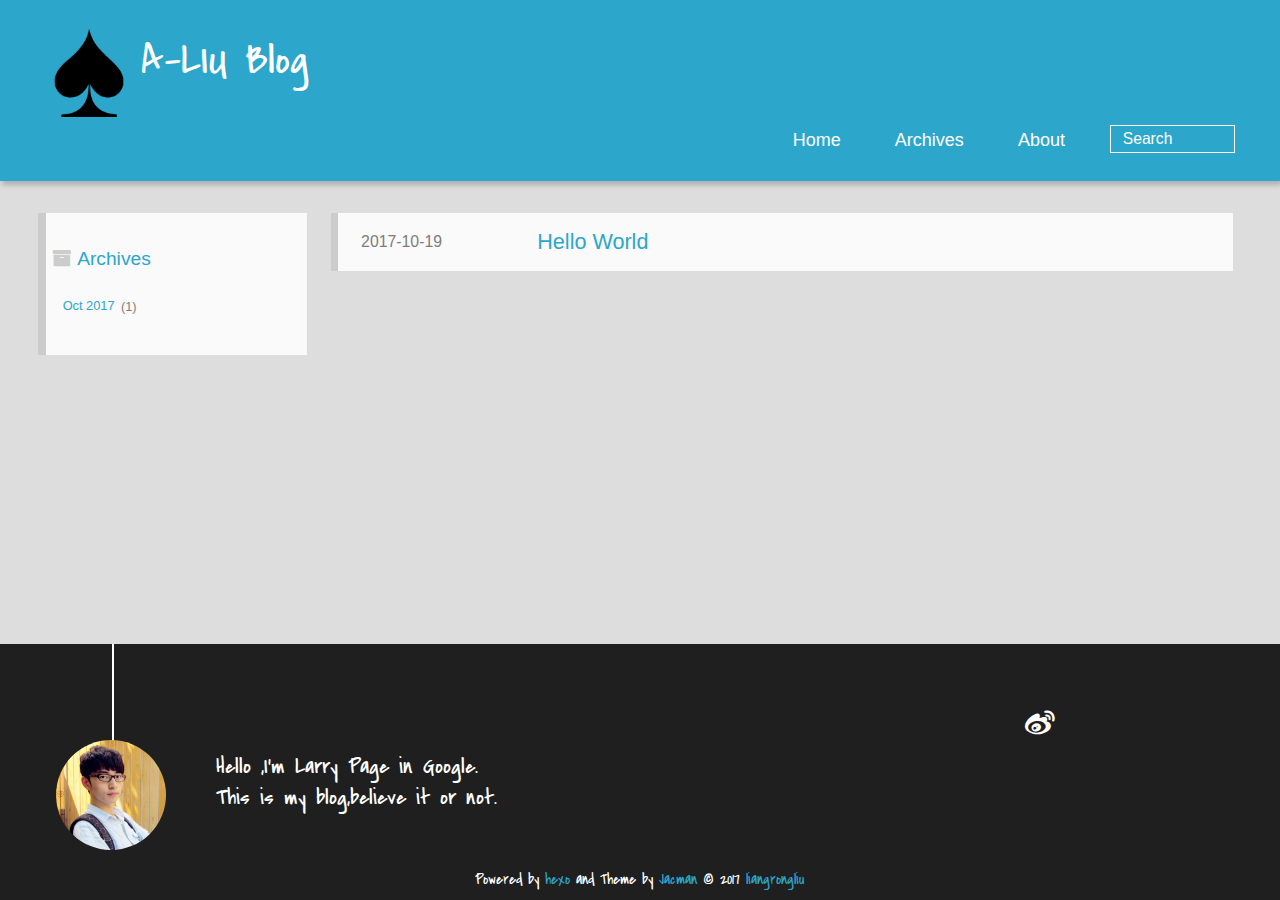
==== archives/index.html @ c2c8382d "Site updated: 2017-10-19 16:52:51" ====
<!DOCTYPE HTML>
<html >
<head>
  <meta charset="UTF-8">
  
    <title>Archives | A-LIU Blog</title>
    <meta name="viewport" content="width=device-width, initial-scale=1,user-scalable=no">
    
    <meta name="author" content="liangrongliu">
    

    
    <meta property="og:type" content="website">
<meta property="og:title" content="A-LIU Blog">
<meta property="og:url" content="http://aliu.com/archives/index.html">
<meta property="og:site_name" content="A-LIU Blog">
<meta name="twitter:card" content="summary">
<meta name="twitter:title" content="A-LIU Blog">

    
    <link rel="alternative" href="/atom.xml" title="A-LIU Blog" type="application/atom+xml">
    
    
    <link rel="icon" href="/img/favicon.ico">
    
    
    <link rel="apple-touch-icon" href="/img/jacman.jpg">
    <link rel="apple-touch-icon-precomposed" href="/img/jacman.jpg">
    
    <link rel="stylesheet" href="/css/style.css">
</head>

    <body>
      <header>
        
<div>
		
			<div id="imglogo">
				<a href="/"><img src="/img/logo.png" alt="A-LIU Blog" title="A-LIU Blog"/></a>
			</div>
			
			<div id="textlogo">
				<h1 class="site-name"><a href="/" title="A-LIU Blog">A-LIU Blog</a></h1>
				<h2 class="blog-motto"></h2>
			</div>
			<div class="navbar"><a class="navbutton navmobile" href="#" title="Menu">
			</a></div>
			<nav class="animated">
				<ul>
					<ul>
					 
						<li><a href="/">Home</a></li>
					
						<li><a href="/archives">Archives</a></li>
					
						<li><a href="/about">About</a></li>
					
					<li>
 					
					<form class="search" action="//google.com/search" method="get" accept-charset="utf-8">
						<label>Search</label>
						<input type="search" id="search" name="q" autocomplete="off" maxlength="20" placeholder="Search" />
						<input type="hidden" name="q" value="site:aliu.com">
					</form>
					
					</li>
				</ul>
			</nav>			
</div>
      </header>
      <div id="container">
        

<div class="archive-title" >
  <h2 class="archive-icon">Archives</h2>
  
  <div class="archiveslist archive-float clearfix">
   <ul class="archive-list"><li class="archive-list-item"><a class="archive-list-link" href="/archives/2017/10/">Oct 2017</a><span class="archive-list-count">1</span></li></ul>
 </div>
  
</div>
<div id="main" class="archive-part clearfix">
  <div id="archive-page">

  <section class="post" itemscope itemprop="blogPost">
  
    <a href="/2017/10/19/hello-world/" title="Hello World" itemprop="url">
  

    <time datetime="2017-10-19T03:25:30.484Z" itemprop="datePublished">2017-10-19</time>


    <h1 itemprop="name">Hello World</h1>

  </a>
</section>


  </div>
</div>

      </div>
      <footer><div id="footer" >
	
	<div class="line">
		<span></span>
		<div class="author"></div>
	</div>
	
	
	<section class="info">
		<p> Hello ,I&#39;m Larry Page in Google. <br/>
			This is my blog,believe it or not.</p>
	</section>
	 
	<div class="social-font" class="clearfix">
		
		<a href="http://weibo.com/2176287895" target="_blank" class="icon-weibo" title="微博"></a>
		
		
		
		
		
		
		
		
		
		
	</div>
			
		

		<p class="copyright">
		Powered by <a href="http://hexo.io" target="_blank" title="hexo">hexo</a> and Theme by <a href="https://github.com/wuchong/jacman" target="_blank" title="Jacman">Jacman</a> © 2017 
		
		<a href="/about" target="_blank" title="liangrongliu">liangrongliu</a>
		
		
		</p>
</div>
</footer>
      <script src="/js/jquery-2.0.3.min.js"></script>
<script src="/js/jquery.imagesloaded.min.js"></script>
<script src="/js/gallery.js"></script>
<script src="/js/jquery.qrcode-0.12.0.min.js"></script>

<script type="text/javascript">
$(document).ready(function(){ 
  $('.navbar').click(function(){
    $('header nav').toggleClass('shownav');
  });
  var myWidth = 0;
  function getSize(){
    if( typeof( window.innerWidth ) == 'number' ) {
      myWidth = window.innerWidth;
    } else if( document.documentElement && document.documentElement.clientWidth) {
      myWidth = document.documentElement.clientWidth;
    };
  };
  var m = $('#main'),
      a = $('#asidepart'),
      c = $('.closeaside'),
      o = $('.openaside');
  c.click(function(){
    a.addClass('fadeOut').css('display', 'none');
    o.css('display', 'block').addClass('fadeIn');
    m.addClass('moveMain');
  });
  o.click(function(){
    o.css('display', 'none').removeClass('beforeFadeIn');
    a.css('display', 'block').removeClass('fadeOut').addClass('fadeIn');      
    m.removeClass('moveMain');
  });
  $(window).scroll(function(){
    o.css("top",Math.max(80,260-$(this).scrollTop()));
  });
  
  $(window).resize(function(){
    getSize(); 
    if (myWidth >= 1024) {
      $('header nav').removeClass('shownav');
    }else{
      m.removeClass('moveMain');
      a.css('display', 'block').removeClass('fadeOut');
      o.css('display', 'none');
        
    }
  });
});
</script>










<link rel="stylesheet" href="/fancybox/jquery.fancybox.css" media="screen" type="text/css">
<script src="/fancybox/jquery.fancybox.pack.js"></script>
<script type="text/javascript">
$(document).ready(function(){ 
  $('.article-content').each(function(i){
    $(this).find('img').each(function(){
      if ($(this).parent().hasClass('fancybox')) return;
      var alt = this.alt;
      if (alt) $(this).after('<span class="caption">' + alt + '</span>');
      $(this).wrap('<a href="' + this.src + '" title="' + alt + '" class="fancybox"></a>');
    });
    $(this).find('.fancybox').each(function(){
      $(this).attr('rel', 'article' + i);
    });
  });
  if($.fancybox){
    $('.fancybox').fancybox();
  }
}); 
</script>



<!-- Analytics Begin -->



<script>
var _hmt = _hmt || [];
(function() {
  var hm = document.createElement("script");
  hm.src = "//hm.baidu.com/hm.js?e6d1f421bbc9962127a50488f9ed37d1";
  var s = document.getElementsByTagName("script")[0]; 
  s.parentNode.insertBefore(hm, s);
})();
</script>



<!-- Analytics End -->

<!-- Totop Begin -->

	<div id="totop">
	<a title="Back to Top"><img src="/img/scrollup.png"/></a>
	</div>
	<script src="/js/totop.js"></script>

<!-- Totop End -->

<!-- MathJax Begin -->
<!-- mathjax config similar to math.stackexchange -->


<!-- MathJax End -->

<!-- Tiny_search Begin -->

<!-- Tiny_search End -->

    </body>
   </html>
---- css/style.css ----
html,body,div,span,applet,object,iframe,h1,h2,h3,h4,h5,h6,p,blockquote,pre,a,abbr,acronym,address,big,cite,code,del,dfn,em,img,ins,kbd,q,s,samp,small,strike,strong,sub,sup,tt,var,dl,dt,dd,ol,ul,li,fieldset,form,label,legend,table,caption,tbody,tfoot,thead,tr,th,td{margin:0;padding:0;border:0;outline:0;font-weight:inherit;font-style:inherit;font-family:inherit;font-size:100%;vertical-align:baseline}body{line-height:1;color:#000;background:#fff}ol,ul{list-style:none}table{border-collapse:separate;border-spacing:0;vertical-align:middle}caption,th,td{text-align:left;font-weight:normal;vertical-align:middle}a img{border:none}/* custom Font*/
@font-face{font-family:"covered_by_your_graceregular";font-weight:normal;font-style:normal;src:url("../font/coveredbyyourgrace-webfont.eot");src:url("../font/coveredbyyourgrace-webfont.eot?#iefix") format('embedded-opentype'),url("../font/coveredbyyourgrace-webfont.svg#covered_by_your_graceregular") format('svg'),url("../font/coveredbyyourgrace-webfont.woff") format('woff'),url("../font/coveredbyyourgrace-webfont.ttf") format('truetype')}/* icon Font */
@font-face{font-family:"FontAwesome";font-style:normal;font-weight:normal;src:url("../font/fontawesome-webfont.eot?v=#4.0.3");src:url("../font/fontawesome-webfont.eot?#iefix&v=#4.0.3") format("embedded-opentype"),url("../font/fontawesome-webfont.woff?v=#4.0.3") format("woff"),url("../font/fontawesome-webfont.ttf?v=#4.0.3") format("truetype"),url("../font/fontawesome-webfont.svg#fontawesomeregular?v=#4.0.3") format("svg")}@font-face{font-family:"fontdiao";font-weight:normal;font-style:normal;src:url("../font/fontdiao.eot");src:url("../font/fontdiao.eot?#iefix") format('embedded-opentype'),url("../font/fontdiao.svg#fontdiao") format('svg'),url("../font/fontdiao.woff") format('woff'),url("../font/fontdiao.ttf") format('truetype')}/* Public style */
*{-webkit-margin-before:0;-webkit-margin-after:0}body{background:#ddd;font-family:"Helvetica Neue","Helvetica","Microsoft YaHei","WenQuanYi Micro Hei",Arial,sans-serif;font-size:100%;color:#817c7c;line-height:1.5;min-height:100vh;display:-webkit-flex;display:-webkit-box;display:-moz-box;display:-webkit-flex;display:-ms-flexbox;display:box;display:flex;-webkit-flex-direction:column;-webkit-box-orient:vertical;-moz-box-orient:vertical;-o-box-orient:vertical;-webkit-flex-direction:column;-ms-flex-direction:column;flex-direction:column}iframe{margin-top:10px}small{font-size:80%}sub,sup{font-size:75%;line-height:0;position:relative;vertical-align:baseline}sup{top:-.5em;padding-left:.3em}sub{bottom:-.25em}a{text-decoration:none;color:#817c7c;}a:hover,a:focus{outline:0;text-decoration:none;-webkit-transition:color 0.25s, background 0.5s;-moz-transition:color 0.25s, background 0.5s;-o-transition:color 0.25s, background 0.5s;-ms-transition:color 0.25s, background 0.5s;transition:color 0.25s, background 0.5s}a:hover:before{-webkit-transition:color 0.25s, background 0.5s;-moz-transition:color 0.25s, background 0.5s;-o-transition:color 0.25s, background 0.5s;-ms-transition:color 0.25s, background 0.5s;transition:color 0.25s, background 0.5s}input:focus{outline:none}input,button{margin:0;padding:0;}input::-moz-focus-inner,button::-moz-focus-inner{border:0;padding:0}h1{font-size:1.5em}.fa{display:inline-block;font-family:FontAwesome;font-style:normal;font-weight:normal;line-height:1;-webkit-font-smoothing:antialiased;-moz-osx-font-smoothing:grayscale}.clearfix{zoom:1}.clearfix:before,.clearfix:after{content:"";display:table}.clearfix:after{clear:both}::-webkit-input-placeholder{color:#fff;padding:2px 0 0 4px}::-moz-placeholder{color:#fff;padding:2px 0 0 4px}:-ms-input-placeholder{color:#fff;padding:2px 0 0 4px}::-webkit-input-placeholder::before{font-family:"FontAwesome";-webkit-font-smoothing:antialiased;-moz-osx-font-smoothing:grayscale;content:"\f002";padding-right:4px}::-moz-placeholder:before{font-family:"FontAwesome";-webkit-font-smoothing:antialiased;-moz-osx-font-smoothing:grayscale;content:"\f002";padding-right:4px}:-ms-input-placeholder::before{font-family:"FontAwesome";-webkit-font-smoothing:antialiased;-moz-osx-font-smoothing:grayscale;content:"\f002";padding-right:4px}input[type="search"]::-webkit-search-cancel-button,input[type="search"]::-webkit-search-decoration{-webkit-appearance:none}::-webkit-search-cancel-button:after{font-family:"FontAwesome";-webkit-font-smoothing:antialiased;-moz-osx-font-smoothing:grayscale;content:'\f00d';color:#fff;padding-right:4px}/* css3 animate */
.animated{-webkit-animation-fill-mode:both;-moz-animation-fill-mode:both;-o-animation-fill-mode:both;-ms-animation-fill-mode:both;animation-fill-mode:both;-webkit-animation-duration:1s;-moz-animation-duration:1s;-o-animation-duration:1s;-ms-animation-duration:1s;animation-duration:1s}@-webkit-keyframes fadeIn{0%{opacity:0;-ms-filter:"progid:DXImageTransform.Microsoft.Alpha(Opacity=0)";filter:alpha(opacity=0)}100%{opacity:1;-ms-filter:none;filter:none}}.fadeIn{-webkit-animation-name:fadeIn;-moz-animation-name:fadeIn;-o-animation-name:fadeIn;-ms-animation-name:fadeIn;animation-name:fadeIn}.fadeOut{-webkit-animation-name:fadeOut;-moz-animation-name:fadeOut;-o-animation-name:fadeOut;-ms-animation-name:fadeOut;animation-name:fadeOut}@-moz-keyframes fadeInDown{0%{opacity:0;-ms-filter:"progid:DXImageTransform.Microsoft.Alpha(Opacity=0)";filter:alpha(opacity=0);-webkit-transform:translateY(-20px);-moz-transform:translateY(-20px);-o-transform:translateY(-20px);-ms-transform:translateY(-20px);transform:translateY(-20px)}100%{opacity:1;-ms-filter:none;filter:none;-webkit-transform:translateY(0);-moz-transform:translateY(0);-o-transform:translateY(0);-ms-transform:translateY(0);transform:translateY(0)}}@-webkit-keyframes fadeInDown{0%{opacity:0;-ms-filter:"progid:DXImageTransform.Microsoft.Alpha(Opacity=0)";filter:alpha(opacity=0);-webkit-transform:translateY(-20px);-moz-transform:translateY(-20px);-o-transform:translateY(-20px);-ms-transform:translateY(-20px);transform:translateY(-20px)}100%{opacity:1;-ms-filter:none;filter:none;-webkit-transform:translateY(0);-moz-transform:translateY(0);-o-transform:translateY(0);-ms-transform:translateY(0);transform:translateY(0)}}@-o-keyframes fadeInDown{0%{opacity:0;-ms-filter:"progid:DXImageTransform.Microsoft.Alpha(Opacity=0)";filter:alpha(opacity=0);-webkit-transform:translateY(-20px);-moz-transform:translateY(-20px);-o-transform:translateY(-20px);-ms-transform:translateY(-20px);transform:translateY(-20px)}100%{opacity:1;-ms-filter:none;filter:none;-webkit-transform:translateY(0);-moz-transform:translateY(0);-o-transform:translateY(0);-ms-transform:translateY(0);transform:translateY(0)}}@keyframes fadeInDown{0%{opacity:0;-ms-filter:"progid:DXImageTransform.Microsoft.Alpha(Opacity=0)";filter:alpha(opacity=0);-webkit-transform:translateY(-20px);-moz-transform:translateY(-20px);-o-transform:translateY(-20px);-ms-transform:translateY(-20px);transform:translateY(-20px)}100%{opacity:1;-ms-filter:none;filter:none;-webkit-transform:translateY(0);-moz-transform:translateY(0);-o-transform:translateY(0);-ms-transform:translateY(0);transform:translateY(0)}}body >header{width:100%;-webkit-box-shadow:2px 4px 5px rgba(3,3,3,0.2);box-shadow:2px 4px 5px rgba(3,3,3,0.2);background:url("../") center #2ca6cb;color:#fff;padding:1em 0 .8em;}@media only screen and (min-width:1024px){body >header{padding:1.8em 0 1.5em}}body >header >div{width:95%;margin:0 auto;position:relative;overflow:hidden;}@media only screen and (min-width:1024px){body >header >div{width:93%}}body >header a{display:block;color:#fff}#imglogo{float:left;width:4em;height:4em;}@media only screen and (min-width:768px){#imglogo{width:5em}}@media only screen and (min-width:1024px){#imglogo{width:5.5em}}#imglogo img{width:4em;}@media only screen and (min-width:768px){#imglogo img{width:5em}}@media only screen and (min-width:1024px){#imglogo img{width:5.5em}}#textlogo{float:left;width:75%;margin-left:.5em;}#textlogo h1.site-name{width:86%;font-family:"covered_by_your_graceregular";font-size:200%;line-height:1.5;-webkit-font-smoothing:antialiased;-moz-osx-font-smoothing:grayscale;}@media only screen and (min-width:768px){#textlogo h1.site-name{font-size:240%}}@media only screen and (min-width:1024px){#textlogo h1.site-name{font-size:280%}}#textlogo h2.blog-motto{font-size:.7em;font-weight:normal;}@media only screen and (min-width:768px){#textlogo h2.blog-motto{font-size:100%}}@media only screen and (min-width:1024px){#textlogo h2.blog-motto{font-size:110%}}.navbar{position:absolute;width:2em;right:0;top:1em;padding:.5em;}@media only screen and (min-width:1024px){.navbar{display:none}}.navbutton::before{font-family:"FontAwesome";-webkit-font-smoothing:antialiased;-moz-osx-font-smoothing:grayscale;content:"\f0c9"}.navmobile::before{padding-left:1em}header nav{float:left;width:100%;font-size:112.5%;padding-top:.5em;max-height:.01em;-webkit-transition:max-height 1s ease-out;-moz-transition:max-height 1s ease-out;-o-transition:max-height 1s ease-out;-ms-transition:max-height 1s ease-out;transition:max-height 1s ease-out;}@media only screen and (min-width:568px){header nav{width:50%}}@media only screen and (min-width:1024px){header nav{float:right;width:auto;margin-top:1em;max-height:none}}@media only screen and (min-width:1024px){header nav ul{float:right}}@media only screen and (min-width:1024px){header nav ul li{float:left}}header nav ul li a{padding:.2em 0 .2em 1em;}@media only screen and (min-width:1024px){header nav ul li a{padding:.2em 1.5em}}header nav ul li a:hover{background:#1b7f9e;color:#e9cd4c}.shownav{max-height:40em}.search{padding:.1em 0 0 1em;}.search input{-webkit-appearance:textfield;font-size:.87em;line-height:1.7;border:1px solid #fff;color:#fff;background:transparent;width:80%;padding-left:.5em;}@media only screen and (min-width:1024px){.search input{width:8em;-webkit-transition:0.5s width;-moz-transition:0.5s width;-o-transition:0.5s width;-ms-transition:0.5s width;transition:0.5s width}.search input:focus{width:15em}}.search label{display:none}/* index layout */
#container{-webkit-flex:1;width:95%;margin:0 auto;overflow:hidden;}@media only screen and (min-width:768px){#container{width:96%}}@media only screen and (min-width:1024px){#container{width:94%}}@media only screen and (min-width:1560px){#container{width:82%}}#main{margin:1em 0 0;line-height:1.8;}@media only screen and (min-width:1024px){#main{margin:2em 0 0;width:75%;float:left;-webkit-transition:margin 0.5s ease-out;-moz-transition:margin 0.5s ease-out;-o-transition:margin 0.5s ease-out;-ms-transition:margin 0.5s ease-out;transition:margin 0.5s ease-out}}#main section.post{background:#fafafa;margin-bottom:.125em;}#main section.post a{display:block;border-left:.5em solid #ccc;-webkit-transition:border-left 0.45s;-moz-transition:border-left 0.45s;-o-transition:border-left 0.45s;-ms-transition:border-left 0.45s;transition:border-left 0.45s;padding:.5em;}@media only screen and (min-width:768px){#main section.post a{padding:1em}}#main section.post a:hover{border-left:.5em solid #2ca6cb}#main section.post a h1{color:#2ca6cb;line-height:2}#main section.post a p{color:#817c7c}#main section.post a time{color:#817c7c;display:block;margin:.5em 0;font-size:.9em}#main article.post-expand{background:#fafafa;margin-bottom:3.5em;}#main article.post-expand .img-logo{max-width:180px;max-height:96px;display:block !important;margin-right:.7em;margin-left:.7em;padding:0;float:right;clear:right}#main article.post-expand .img-topic{max-width:300px;max-height:1800px;display:block !important;margin-left:.7em;margin-right:.7em;padding:0;float:right;clear:right}#main article.post-expand .article-more-link a{display:inline-block;line-height:1em;padding:6px 15px;border-radius:15px;background:#ddd;color:#817c7c;text-decoration:none;}#main article.post-expand .article-more-link a:hover{background:#2ca6cb;color:#fff;text-decoration:none}#archive-page section.post a{font-size:.9em;padding:.5em !important;}@media only screen and (min-width:768px){#archive-page section.post a time{padding-left:1em}}.moveMain{margin-left:10% !important}.unexpand .prev{border-left:.5em solid #ccc;}.unexpand .prev:hover{border-left:.5em solid #2ca6cb}#page-nav{background:#fafafa;text-align:center;overflow:hidden;}#page-nav a{display:inline-block;padding:.5em 1em}#page-nav a{color:#2ca6cb;}#page-nav a:hover{background:#ccc;color:#2ca6cb}#page-nav .prev{float:left;-webkit-transition:border-left 0.5s;-moz-transition:border-left 0.5s;-o-transition:border-left 0.5s;-ms-transition:border-left 0.5s;transition:border-left 0.5s;}#page-nav .prev span:before{font-family:"FontAwesome";-webkit-font-smoothing:antialiased;-moz-osx-font-smoothing:grayscale;content:"\f053";padding-right:.5em}#page-nav .next{float:right;}#page-nav .next span:before{font-family:"FontAwesome";-webkit-font-smoothing:antialiased;-moz-osx-font-smoothing:grayscale;content:"\f054";padding-left:.5em}#page-nav .page-number{display:none;padding:.5em 1em;}@media only screen and (min-width:768px){#page-nav .page-number{display:inline-block}}#page-nav .current{color:#b8b8b8;font-weight:bold}#page-nav .space{color:#2ca6cb}/* page layout */
@media only screen and (min-width:1024px){.page{margin-left:10% !important}}/* archive layout */
.category-icon:before,.tag-icon:before,.archive-icon:before{font-family:"FontAwesome";-webkit-font-smoothing:antialiased;-moz-osx-font-smoothing:grayscale;color:#ccc;font-size:100%;padding-right:.3em}.category-icon:before{content:"\f07b"}.tag-icon:before{content:"\f02c"}.archive-icon:before{content:"\f187"}.archive-title{margin:1em 0;padding:2em;background:#fafafa;border-left:.5em solid #ccc;}@media only screen and (min-width:1024px){.archive-title{margin:2em 0;width:18.5%;padding-left:.5%;float:left}}.archive-title h2{width:90%;color:#2ca6cb;font-size:120%}.archive-title a{color:#2ca6cb;-webkit-transition:color 0.5s;-moz-transition:color 0.5s;-o-transition:color 0.5s;-ms-transition:color 0.5s;transition:color 0.5s;}.archive-title a:hover{color:#2ca6cb;-webkit-transition:color 0.5s;-moz-transition:color 0.5s;-o-transition:color 0.5s;-ms-transition:color 0.5s;transition:color 0.5s}.current{color:#ea6753 !important}@media only screen and (min-width:768px){.archive-part{min-height:200px}}@media only screen and (min-width:1024px){.archive-part{float:right;margin-left:2% !important}}.archive-part section.post{width:100%;}.archive-part section.post time{font-size:1.1em !important;float:left;}@media only screen and (max-width:568px){.archive-part section.post time{width:100%}}@media only screen and (min-width:568px){.archive-part section.post time{width:20%}}@media only screen and (min-width:768px){.archive-nav{width:100%;float:left;margin-top:1em}}/* tags&categories layout */
.all-list-box{min-height:400px}.post,.page,.link,.photo{background:#fafafa;}.post a,.page a,.link a,.photo a{color:#2ca6cb;}.post a:hover,.page a:hover,.link a:hover,.photo a:hover{color:#ea6753}@media only screen and (min-width:768px){article header.article-info{border-bottom:1px solid #dbdbdb}}article header.article-info >h1{padding:.2em 3%;font-size:170%;line-height:1.5;word-wrap:break-word;word-break:normal;-webkit-font-smoothing:antialiased;-moz-osx-font-smoothing:grayscale;border-left:5px solid #2ca6cb}@media only screen and (min-width:1024px){article header.article-info >h1{font-size:200%;padding-top:.3em}}article header.article-info >p.article-author{padding:.3em 4% .3em 0;text-align:right;border-bottom:1px solid #dbdbdb;}@media only screen and (min-width:768px){article header.article-info >p.article-author{float:right;border-bottom:none}}article header.article-info >p.article-time{padding-top:.5em;font-size:.8em;text-align:center;margin-bottom:-2.7em;}@media only screen and (min-width:768px){article header.article-info >p.article-time{float:right;margin-right:1em;padding-top:.1em;font-size:.9em}}article header.article-info >p.article-time:before{font-family:"FontAwesome";font-size:130%;content:"\f017";-webkit-font-smoothing:antialiased;-moz-osx-font-smoothing:grayscale}article .article-content{padding:1.5em 4%;color:#413f3f;font-size:100%;}article .article-content:before,article .article-content:after{content:"";display:block;clear:both}article .article-content .kb{padding:.1em .6em;border:1px solid #ccc;background-color:code-color;color:#8f8f8f;-webkit-box-shadow:0 1px 0 rgba(0,0,0,0.2),0 0 0 2px #fff inset;box-shadow:0 1px 0 rgba(0,0,0,0.2),0 0 0 2px #fff inset;border-radius:3px;display:inline-block;margin:0 .1em;text-shadow:0 1px 0 #fff;line-height:1.5;white-space:nowrap}article .article-content h1,article .article-content h2{font-size:180%;line-height:1.2em;padding-bottom:.3em;margin-top:1.5em;border-bottom:2px solid #dbdbdb}article .article-content h3{font-size:140%;line-height:1em;margin-top:1.3em}article .article-content h4,article .article-content h5,article .article-content h6{font-size:140%}article .article-content h1,article .article-content h2,article .article-content h3,article .article-content h4,article .article-content h5,article .article-content h6{color:#333;-webkit-font-smoothing:antialiased;-moz-osx-font-smoothing:grayscale;}article .article-content h1 >code,article .article-content h2 >code,article .article-content h3 >code,article .article-content h4 >code,article .article-content h5 >code,article .article-content h6 >code{color:#a3a3a3}article .article-content hr{border:1px solid #dbdbdb}article .article-content strong{font-weight:bold}article .article-content em{font-style:italic}article .article-content acronym,article .article-content abbr{border-bottom:1px dotted}article .article-content blockquote{border-left:.2em solid #2ca6cb;margin:.65em 0 .65em 1%;padding-left:1%;line-height:1.5;font-size:100%;color:#808080;}article .article-content blockquote footer{background:#fafafa;padding:0;margin:0;font-size:80%;line-height:1em}article .article-content blockquote cite{font-style:italic;padding-left:.5em}article .article-content ul,article .article-content ol{padding-left:1.5em;font-size:100%;padding-top:.7em;}@media only screen and (min-width:768px){article .article-content ul,article .article-content ol{padding-left:1.5em}}article .article-content ul li{list-style:disc;text-align:match-parent}article .article-content ol li{list-style-type:decimal}article .article-content dl dt{font-weight:blod}article .article-content ul li>code,article .article-content ol li>code,article .article-content p code,article .article-content strong code,article .article-content em code,article .article-content table th>code,article .article-content table td>code{font-family:Monaco,Menlo,Consolas,Courier New,monospace;background:#eee;color:#d14;border:1px solid #d6d6d6;padding:0 5px;margin:0 2px;font-size:90%;white-space:nowrap;text-shadow:0 1px #fff;-webkit-border-radius:.25em;border-radius:.25em}article .article-content p{line-height:1.5;margin-top:.7em;}@media only screen and (min-width:1024px){article .article-content p{margin-top:1em}}article .article-content img,article .article-content video,article .article-content figure img{max-width:100%;height:auto;vertical-align:middle;padding-top:.5em;}@media only screen and (min-width:1024px){article .article-content img,article .article-content video,article .article-content figure img{padding-top:.7em}}article .article-content .img-topic,article .article-content .img-logo{display:none}article .article-content .img-center{display:block;margin:auto}article .article-content .img-shadow{-webkit-box-shadow:0 0 2px 3px #ddd;box-shadow:0 0 2px 3px #ddd}article .article-content figcaption,article .article-content .caption{display:block;margin-top:.3em;color:#808080;position:relative;font-size:.9em;padding-left:1.3em;}article .article-content figcaption:before,article .article-content .caption:before{content:'\f040';position:absolute;font:.9em "FontAwesome";position:absolute;left:0;top:.3em}article .article-content .video-container{position:relative;padding-top:56%;height:0;overflow:hidden;}article .article-content .video-container iframe,article .article-content .video-container object,article .article-content .video-container embed{position:absolute;top:0;left:0;width:100%;height:100%;margin-top:0}article .article-content table{max-width:100%;border-collapse:collapse;border-spacing:0;margin-top:1em;}article .article-content table th{font-weight:bold;border-bottom:2px solid #dbdbdb;padding:.5em;line-height:1.3em}article .article-content table td{border-bottom:1px solid #dbdbdb;padding:.5em;line-height:1.3em}article .article-content .pullquote{text-align:left;width:45%;margin:0;border:none}article .article-content .left{margin-left:.5em;margin-right:1em;float:left}article .article-content .right{margin-right:.5em;margin-left:1em;float:right}footer.article-footer{background:#fafafa;padding:0 4%;margin:0;border-top:1px solid #dbdbdb}.article-share{float:right;width:100%;}@media only screen and (min-width:568px){.article-share{width:60%}}@media only screen and (min-width:768px){.article-share{width:16.5em}}.article-share .share-jiathis{padding:.5em 0;margin-top:.3em}.share span{float:right;height:3em;width:1em;margin-right:.5em;position:relative;color:#d6d6d6;}.share span:before{font-family:"FontAwesome";content:"\f064";font-size:1em;-webkit-font-smoothing:antialiased;-moz-osx-font-smoothing:grayscale;width:1.5em;height:1.5em;position:absolute;top:50%;left:50%;margin-top:-.75em;margin-left:-.75em}.share a{float:right;width:3em;height:3em;display:block;position:relative;}.share a:before{font-size:1.2em;font-family:"FontAwesome";text-align:center;color:#817c7c;-webkit-font-smoothing:antialiased;-moz-osx-font-smoothing:grayscale;width:1.5em;height:1.5em;position:absolute;top:50%;left:50%;margin-top:-.75em;margin-left:-.75em}.share a:hover:before{color:#fff}.article-share-twitter:before{content:"\f099"}.article-share-twitter:hover{background:#00aced;text-shadow:0 1px #008abe}.article-share-facebook:before{content:"\f09a"}.article-share-facebook:hover{background:#3b5998;text-shadow:0 1px #2f477a}.article-share-weibo:before{content:"\f18a"}.article-share-weibo:hover{background:#c64d3e;text-shadow:0 1px #a13c2f}.article-share-qrcode:before{font-family:"fontdiao" !important;content:"\f132"}.article-share-qrcode:hover{background:#49ae0f;text-shadow:0 1px #3a8b0c}.article-share-renren:before{content:"\f18b"}.article-share-renren:hover{background:#369;text-shadow:0 1px #29527a}.article-back-to-top:before{content:"\f062"}.article-back-to-top:hover{background:#762c54;text-shadow:0 1px #5e2343}.hoverqrcode{background:#fff;border:3px solid #2ca6cb;border-radius:10px;display:inline-block;position:absolute}.overlay{display:none !important}.comments-count{color:#d6d6d6;margin-top:.3em;padding:.5em 0;float:right;}.comments-count span:before{font-family:"FontAwesome";-webkit-font-smoothing:antialiased;-moz-osx-font-smoothing:grayscale;content:"\f075"}@media only screen and (max-width:568px){.comments-count{float:left}}.comments-count-link{padding:.5em;margin:0 .3em;}.comments-count-link:hover{color:#fff !important;background:#2ca6cb}.article-tags,.article-categories{padding:.5em 0;float:left;}@media only screen and (max-width:568px){.article-tags,.article-categories{margin-right:1em !important}}.article-tags{color:#d6d6d6;}@media only screen and (max-width:568px){.article-tags{margin-left:0}}.article-tags span{position:relative;float:left;width:1em;height:2em;margin-right:.5em;}.article-tags span:before{font-family:"FontAwesome";-webkit-font-smoothing:antialiased;-moz-osx-font-smoothing:grayscale;width:1.2em;height:1.2em;position:absolute;top:50%;left:50%;margin-top:-.6em;margin-left:-.6em;content:"\f02c"}.article-tags a{float:left;padding:0 .3em;margin:.3em;background:#e6e6e6;}.article-tags a:hover{color:#fff;background:#2ca6cb}.article-categories{color:#d6d6d6;margin-top:.3em;margin-right:3em;}.article-categories span:before{font-family:"FontAwesome";-webkit-font-smoothing:antialiased;-moz-osx-font-smoothing:grayscale;content:"\f07b"}.article-category-link{padding:.5em;margin:0 .3em;}.article-category-link:hover{color:#fff !important;background:#2ca6cb}.article-nav{padding:0 10%;}@media only screen and (min-width:768px){.article-nav{padding:0 4%}}.article-nav strong{font-size:1em;font-weight:bold}.article-nav a{display:block;overflow:hidden}.article-nav .prev a:hover,.article-nav .next a:hover{background:#2ca6cb;color:#fff}.article-nav .prev{width:100%;float:left;}.article-nav .prev strong{padding-left:1.8em}.article-nav .prev span:before{font-family:"FontAwesome";-webkit-font-smoothing:antialiased;-moz-osx-font-smoothing:grayscale;content:"\f053";padding-right:.5em}@media only screen and (min-width:768px){.article-nav .prev{width:45%;float:left}}.article-nav .next{width:100%;float:left;text-align:left;}.article-nav .next strong{padding-left:1.5em}.article-nav .next span:before{font-family:"FontAwesome";-webkit-font-smoothing:antialiased;-moz-osx-font-smoothing:grayscale;content:"\f054";padding-right:.5em}@media only screen and (min-width:768px){.article-nav .next{width:45%;float:right;text-align:right}.article-nav .next strong{padding-right:1.8em}.article-nav .next span:before{content:none}.article-nav .next span:after{font-family:"FontAwesome";-webkit-font-smoothing:antialiased;-moz-osx-font-smoothing:grayscale;content:"\f054";padding-left:.5em}}section.comment{padding:0 4%;margin:1em 0}.toc-article{background:#eee;margin:1.6em 0 0 2em;padding:1em;-webkit-border-radius:4px;border-radius:4px;border:1px solid #ddd;}.toc-article strong{padding:.3em 0}.toc-article ul li{list-style:disc;text-align:match-parent;margin:.5em 0}.toc-article ol li{list-style-type:decimal;margin:.5em 0}#toc{line-height:1.3em;font-size:.8em;float:right;}#toc .toc{padding:0;}#toc .toc li{list-style-type:none}#toc .toc-child{padding-left:1.5em;padding-top:0}#toc.toc-aside{display:none;width:13%;position:fixed;right:2%;top:320px;overflow:hidden;line-height:1.5em;font-size:1em;color:#333;opacity:.6;-ms-filter:"progid:DXImageTransform.Microsoft.Alpha(Opacity=60)";filter:alpha(opacity=60);-webkit-transition:opacity 1s ease-out;-moz-transition:opacity 1s ease-out;-o-transition:opacity 1s ease-out;-ms-transition:opacity 1s ease-out;transition:opacity 1s ease-out;}#toc.toc-aside strong{padding:.3em 0;color:#817c7c}#toc.toc-aside:hover{-webkit-transition:opacity 0.3s ease-out;-moz-transition:opacity 0.3s ease-out;-o-transition:opacity 0.3s ease-out;-ms-transition:opacity 0.3s ease-out;transition:opacity 0.3s ease-out;opacity:1;-ms-filter:none;filter:none}#toc.toc-aside a{-webkit-transition:color 1s ease-out;-moz-transition:color 1s ease-out;-o-transition:color 1s ease-out;-ms-transition:color 1s ease-out;transition:color 1s ease-out;}#toc.toc-aside a:hover{color:#2ca6cb;-webkit-transition:color 0.3s ease-out;-moz-transition:color 0.3s ease-out;-o-transition:color 0.3s ease-out;-ms-transition:color 0.3s ease-out;transition:color 0.3s ease-out}.active{color:#2ca6cb !important}.openaside{display:none;position:fixed;right:7.5%;top:260px;}.openaside a{display:block;color:#fff;border:1px solid #fff;border-radius:5px;background:#2ca6cb;padding:.2em .55em;}.openaside a::before{font-family:"FontAwesome";-webkit-font-smoothing:antialiased;-moz-osx-font-smoothing:grayscale;content:"\f0c9"}.closeaside{display:none;}.closeaside a{color:#2ca6cb;}.closeaside a:hover{color:#2ca6cb}.closeaside a::before{font-family:"FontAwesome";-webkit-font-smoothing:antialiased;-moz-osx-font-smoothing:grayscale;content:"\f0c9"}@media only screen and (min-width:1024px){.closeaside{display:block;position:absolute;right:25px;top:22px}}#asidepart{background:#fafafa;margin:1em 0 0;padding:.5em 2% 1em;}@media only screen and (min-width:1024px){#asidepart{position:relative;float:left;width:18%;margin:2em 0 0 3%}}.asidetitle{font-size:1.1em;color:#2ca6cb;padding:0 0 .3125em 0;border-bottom:.1875em solid #ccc;}.asidetitle a{color:#2ca6cb;}.asidetitle a:hover{color:#2ca6cb;-webkit-transition:color 0.5s;-moz-transition:color 0.5s;-o-transition:color 0.5s;-ms-transition:color 0.5s;transition:color 0.5s}@media only screen and (min-width:768px){.categorieslist{width:45%;float:left;margin:0 5% 0 0}}@media only screen and (min-width:1024px){.categorieslist{width:100%;float:none;margin:1em 0 0}}.categorieslist li{border-bottom:1px solid #ccc;}.categorieslist li a{display:block;padding:.5em 5%;}.categorieslist li a:hover{color:#2ca6cb}.tagslist{margin:1em 0 0;}@media only screen and (min-width:768px){.tagslist{width:45%;float:left;margin:0 5% 0 0}}@media only screen and (min-width:1024px){.tagslist{width:100%;float:none;margin:1em 0 0}}.tagslist ul{padding:.5em 0}.tagslist ul li{float:left;}.tagslist ul li a{display:block;margin:.3125em;padding:.125em .3125em;background:#dbdbdb;}.tagslist ul li a:hover{color:#2ca6cb;background:#e6e6e6}.rsspart{background:#2ca6cb;width:100%;}@media only screen and (min-width:768px){.rsspart{float:left;width:45%;margin:0 5% 0 0}}@media only screen and (min-width:1024px){.rsspart{width:100%;float:none;margin:1em 0 0}}.rsspart a{color:#fff;display:block;padding:.625em 0;text-align:center;}.rsspart a:hover{color:#2ca6cb;background:#fafafa}.rsspart a::before{font-family:"FontAwesome";-webkit-font-smoothing:antialiased;-moz-osx-font-smoothing:grayscale;padding-right:.5em;content:"\f09e"}.archiveslist{padding-right:1em;}@media only screen and (min-width:1024px){.archiveslist{width:100%;float:none;margin:1em 0 0}}.archiveslist li{font-size:.8em;line-height:2em;}.archiveslist li a{padding:.5em;}.archiveslist li a:hover{color:#2ca6cb;-webkit-transition:color 0.25s;-moz-transition:color 0.25s;-o-transition:color 0.25s;-ms-transition:color 0.25s;transition:color 0.25s}.archiveslist .archive-list-count:before{content:"("}.archiveslist .archive-list-count:after{content:")"}.archive-list{padding:.5em 0}.archive-float ul{padding:0}.archive-float li{float:left;margin:.3em;}@media only screen and (min-width:1024px){.archive-float li{float:none}}@media only screen and (min-width:768px){.tagcloudlist{width:45%;float:left;margin:0 5% 0 0}}@media only screen and (min-width:1024px){.tagcloudlist{width:100%;float:none;margin:1em 0 0}}.tagcloudlist .tagcloudlist a{padding:.2em;display:block;float:left;}.tagcloudlist .tagcloudlist a:hover{color:#2ca6cb;-webkit-transition:color 0.25s;-moz-transition:color 0.25s;-o-transition:color 0.25s;-ms-transition:color 0.25s;transition:color 0.25s}.linkslist{margin-top:.5em;}@media only screen and (min-width:768px){.linkslist{width:45%;float:left;margin:0 5% 0 0}}@media only screen and (min-width:1024px){.linkslist{width:100%;float:none;margin:1em 0 0}}.linkslist ul{padding:.5em 0;}.linkslist ul a{font-size:1em;line-height:1.5;display:block;padding:0 3%;}.linkslist ul a:hover{color:#2ca6cb;-webkit-transition:color 0.25s;-moz-transition:color 0.25s;-o-transition:color 0.25s;-ms-transition:color 0.25s;transition:color 0.25s}.weiboshow{margin-top:.5em;}@media only screen and (min-width:768px){.weiboshow{width:45%;float:left;margin:0 5% 0 0}}@media only screen and (min-width:1024px){.weiboshow{width:100%;float:none;margin:1em 0 0}}.weiboshow iframe{padding:.5em 0}.doubanshow{margin-top:.5em;}@media only screen and (min-width:768px){.doubanshow{width:45%;float:left;margin:0 5% 0 0}}@media only screen and (min-width:1024px){.doubanshow{width:100%;float:none;margin:1em 0 0}}.doubanshow div{padding:.5em 0}.github-card{margin-top:1.5em;}@media only screen and (min-width:768px){.github-card{width:45%;float:left;margin:0 5% 0 0}}@media only screen and (min-width:1024px){.github-card{width:100%;float:none;margin:1em 0 0}}.github-card div{padding:.5em 0}footer{margin-top:1em;background:#1f1f1f;padding:0 2% .5em}#footer{width:95%;margin:0 auto;overflow:hidden;position:relative;}#footer .line{width:100%;height:14em;margin:0 auto;}@media only screen and (min-width:768px){#footer .line{width:10em;float:left;position:relative}}#footer .line span{display:block;width:.5em;height:6.25em;border-right:.125em solid #fff;margin:0 auto;}@media only screen and (min-width:768px){#footer .line span{position:absolute;left:3em;margin:0 0 1.5em}}.author{width:6.875em;height:6.875em;margin:0 auto;background:no-repeat url("../img/author.jpg") left top;-webkit-background-size:6.875em 6.875em;-moz-background-size:6.875em 6.875em;background-size:6.875em 6.875em;border-radius:3.4375em;-webkit-transition:-webkit-transform 2s ease-out;-moz-transition:-moz-transform 2s ease-out;-o-transition:-o-transform 2s ease-out;-ms-transition:-ms-transform 2s ease-out;transition:transform 2s ease-out;}.author:hover{-webkit-transform:rotateZ(360deg);-moz-transform:rotateZ(360deg);-o-transform:rotateZ(360deg);-ms-transform:rotateZ(360deg);transform:rotateZ(360deg)}@media only screen and (min-width:768px){.author{position:absolute;top:6em;margin:0 0 1.5em}}.info{font-family:"covered_by_your_graceregular";-webkit-font-smoothing:antialiased;-moz-osx-font-smoothing:grayscale;font-size:150%;line-height:1.3em;width:90%;margin:0 auto;color:#fff;}@media only screen and (min-width:768px){.info{margin:4.5em 0 2em 0;float:left;width:75%}}.social-font{width:100%;margin:0 auto;float:left;padding-left:3%;}@media only screen and (min-width:568px){.social-font{padding-left:20%}}@media only screen and (min-width:768px){.social-font{width:15em;position:absolute;right:-2em;top:3em}}.social-font a{float:left;display:block;width:14%;color:#fff;font-size:185%;padding:.5em;}@media only screen and (min-width:1024px){.social-font a{padding:.3em}}.social-font a:hover:before{color:#2ca6cb}.icon-weibo:before,.icon-github:before,.icon-twitter:before,.icon-facebook:before,.icon-stack-overflow:before,.icon-email:before,.icon-google_plus:before,.icon-linkedin:before{font-family:"FontAwesome";-webkit-font-smoothing:antialiased;-moz-osx-font-smoothing:grayscale}.icon-weibo:before{content:"\f18a"}.icon-github:before{content:"\f09b"}.icon-twitter:before{content:"\f099"}.icon-facebook:before{content:"\f09a"}.icon-stack-overflow:before{content:"\f16c"}.icon-email:before{content:"\f003"}.icon-google_plus:before{content:"\f0d5"}.icon-linkedin:before{content:"\f08c"}.icon-douban:before{font-family:"fontdiao";-webkit-font-smoothing:antialiased;-moz-osx-font-smoothing:grayscale;content:"\f111"}.icon-zhihu:before{font-family:"fontdiao";-webkit-font-smoothing:antialiased;-moz-osx-font-smoothing:grayscale;content:"\f142"}.copyright{-webkit-font-smoothing:antialiased;-moz-osx-font-smoothing:grayscale;font-family:"covered_by_your_graceregular";width:100%;color:#fff;text-align:center;}@media only screen and (min-width:768px){.copyright{float:left}}.copyright a{color:#2ca6cb;}.copyright a:hover{color:#2ca6cb;text-decoration:underline}.cc-license{width:100%;float:left;text-align:center;}.cc-license .cc-opacity{opacity:.7;-ms-filter:"progid:DXImageTransform.Microsoft.Alpha(Opacity=70)";filter:alpha(opacity=70);border-bottom:none;}.cc-license .cc-opacity:hover{opacity:.9;-ms-filter:"progid:DXImageTransform.Microsoft.Alpha(Opacity=90)";filter:alpha(opacity=90)}.cc-license img{display:inline-block}.article-content pre,.article-content .highlight,.article-content .highlight pre{background:#eee;margin:.5em 0;padding:.5em 2%;color:#4d4d4c;line-height:1.5;font-size:.8em;-webkit-border-radius:.35em;border-radius:.35em;word-wrap:break-word;}@media only screen and (min-width:568px){.article-content pre,.article-content .highlight,.article-content .highlight pre{font-size:.9em}}.article-content .highlight .gutter pre,.article-content .gist .gist-file .gist-data .line-numbers{color:#999;font-size:.4em;}@media only screen and (min-width:568px){.article-content .highlight .gutter pre,.article-content .gist .gist-file .gist-data .line-numbers{font-size:.9em;line-height:1.5}}.article-content pre{font-family:Monaco,Menlo,Consolas,Courier New,monospace;}.article-content .highlight{overflow:auto;font-size:.4em;}@media only screen and (min-width:568px){.article-content .highlight{font-size:.9em}}.article-content .highlight pre{border:none;margin:0;padding:0}.article-content .highlight table{margin:0;width:auto}.article-content .highlight td{border:none;padding:0}.article-content .highlight figcaption{zoom:1;font-size:.85em;text-align:left;color:#8e908c;line-height:1em;padding:.5em 0;margin-bottom:.5em;}.article-content .highlight figcaption:before,.article-content .highlight figcaption:after{content:"";display:table}.article-content .highlight figcaption:after{clear:both}.article-content .highlight figcaption a{float:right}.article-content .highlight .gutter pre{text-align:right;padding-right:1.5em}.article-content .highlight .line{height:20px}.article-content .gist{margin:.5em 0;background:#eee;padding:1em 2%;-webkit-border-radius:.35em;border-radius:.35em;}.article-content .gist .gist-file{border:none;font-family:Monaco,Menlo,Consolas,Courier New,monospace;margin:0;}.article-content .gist .gist-file .gist-data{background:none;border:none;}.article-content .gist .gist-file .gist-data .line-numbers{background:none;border:none;padding:0 1.5em 0 0}.article-content .gist .gist-file .gist-data .line-data{padding:0 !important}.article-content .gist .gist-file .highlight{margin:0;padding:0;border:none;background:#eee}.article-content .gist .gist-file .gist-meta{background:#eee;color:#8e908c;font:.85em "Georgia",serif;text-shadow:0 0;padding:0;margin-top:1em;}.article-content .gist .gist-file .gist-meta a{color:#2ca6cb;font-weight:normal;}.article-content .gist .gist-file .gist-meta a:hover{color:#2ca6cb}pre .comment,pre .title{color:#8e908c}pre .variable,pre .attribute,pre .tag,pre .regexp,pre .ruby .constant,pre .xml .tag .title,pre .xml .pi,pre .xml .doctype,pre .html .doctype,pre .css .id,pre .css .class,pre .css .pseudo{color:#c82829}pre .number,pre .preprocessor,pre .built_in,pre .literal,pre .params,pre .constant{color:#f5871f}pre .class,pre .ruby .class .title,pre .css .rules .attribute{color:#718c00}pre .string,pre .value,pre .inheritance,pre .header,pre .ruby .symbol,pre .xml .cdata{color:#718c00}pre .css .hexcolor{color:#3e999f}pre .function,pre .python .decorator,pre .python .title,pre .ruby .function .title,pre .ruby .title .keyword,pre .perl .sub,pre .javascript .title,pre .coffeescript .title{color:#4271ae}pre .keyword,pre .javascript .function{color:#8959a8}.gallery{overflow:hidden;position:relative;}.gallery:hover .control{opacity:1;-ms-filter:none;filter:none}.gallery img{min-width:100%;max-width:100%;height:auto;position:absolute;top:0;left:0;opacity:0;-ms-filter:"progid:DXImageTransform.Microsoft.Alpha(Opacity=0)";filter:alpha(opacity=0)}.gallery .control{opacity:0;-ms-filter:"progid:DXImageTransform.Microsoft.Alpha(Opacity=0)";filter:alpha(opacity=0);-webkit-transition:0.3s;-moz-transition:0.3s;-o-transition:0.3s;-ms-transition:0.3s;transition:0.3s}.gallery .prev,.gallery .next{position:absolute;top:0;width:50%;height:100%;cursor:pointer;}.gallery .prev:before,.gallery .next:before{position:absolute;font:24px/1 "FontAwesome";text-align:center;width:24px;text-shadow:0 0 15px rgba(0,0,0,0.5);color:#fff;margin-top:-12px;top:50%}.gallery .prev{left:0;}.gallery .prev:before{content:'\f053';left:10px}.gallery .next{right:0;}.gallery .next:before{content:'\f054';right:10px}#totop{position:fixed;bottom:5em;right:1em;cursor:pointer;}@media only screen and (max-width:1024px){#totop{display:none !important}}
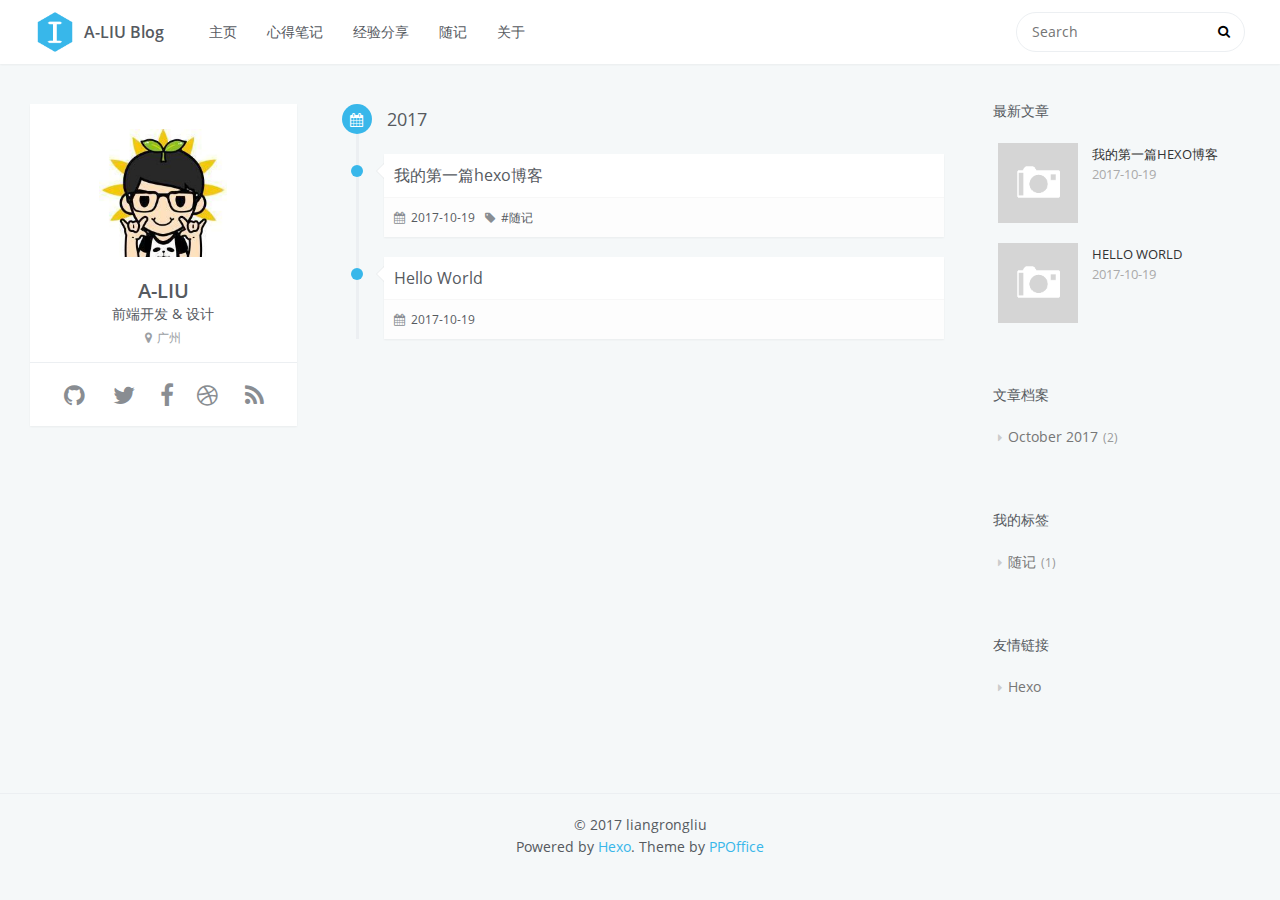
==== commit 3cc684d1: "Site updated: 2017-10-20 18:20:32" ====
--- a/archives/index.html
+++ b/archives/index.html
@@ -1,263 +1,411 @@
-
-  <!DOCTYPE HTML>
-<html >
+<!DOCTYPE html>
+<html>
 <head>
-  <meta charset="UTF-8">
-  
-    <title>Archives | A-LIU Blog</title>
-    <meta name="viewport" content="width=device-width, initial-scale=1,user-scalable=no">
-    
-    <meta name="author" content="liangrongliu">
-    
-
-    
-    <meta property="og:type" content="website">
+    <meta charset="utf-8">
+    
+    <title>Archive | A-LIU Blog</title>
+    <meta name="viewport" content="width=device-width, initial-scale=1, maximum-scale=1" />
+    <meta name="description" content="女前端，前端经验分享，html css javascript vue">
+<meta property="og:type" content="website">
 <meta property="og:title" content="A-LIU Blog">
 <meta property="og:url" content="http://aliu.com/archives/index.html">
 <meta property="og:site_name" content="A-LIU Blog">
+<meta property="og:description" content="女前端，前端经验分享，html css javascript vue">
 <meta name="twitter:card" content="summary">
 <meta name="twitter:title" content="A-LIU Blog">
-
-    
-    <link rel="alternative" href="/atom.xml" title="A-LIU Blog" type="application/atom+xml">
-    
-    
-    <link rel="icon" href="/img/favicon.ico">
-    
-    
-    <link rel="apple-touch-icon" href="/img/jacman.jpg">
-    <link rel="apple-touch-icon-precomposed" href="/img/jacman.jpg">
-    
+<meta name="twitter:description" content="女前端，前端经验分享，html css javascript vue">
+    
+
+    
+        <link rel="alternate" href="/" title="A-LIU Blog" type="application/atom+xml" />
+    
+
+    
+
+    <link rel="stylesheet" href="/libs/font-awesome/css/font-awesome.min.css">
+    <link rel="stylesheet" href="/libs/open-sans/styles.css">
+    <link rel="stylesheet" href="/libs/source-code-pro/styles.css">
+
     <link rel="stylesheet" href="/css/style.css">
+
+    <script src="/libs/jquery/2.1.3/jquery.min.js"></script>
+    
+    
+        <link rel="stylesheet" href="/libs/lightgallery/css/lightgallery.min.css">
+    
+    
+        <link rel="stylesheet" href="/libs/justified-gallery/justifiedGallery.min.css">
+    
+    
+    
+    
+
+
 </head>
 
-    <body>
-      <header>
-        
-<div>
-		
-			<div id="imglogo">
-				<a href="/"><img src="/img/logo.png" alt="A-LIU Blog" title="A-LIU Blog"/></a>
-			</div>
-			
-			<div id="textlogo">
-				<h1 class="site-name"><a href="/" title="A-LIU Blog">A-LIU Blog</a></h1>
-				<h2 class="blog-motto"></h2>
-			</div>
-			<div class="navbar"><a class="navbutton navmobile" href="#" title="Menu">
-			</a></div>
-			<nav class="animated">
-				<ul>
-					<ul>
-					 
-						<li><a href="/">Home</a></li>
-					
-						<li><a href="/archives">Archives</a></li>
-					
-						<li><a href="/about">About</a></li>
-					
-					<li>
- 					
-					<form class="search" action="//google.com/search" method="get" accept-charset="utf-8">
-						<label>Search</label>
-						<input type="search" id="search" name="q" autocomplete="off" maxlength="20" placeholder="Search" />
-						<input type="hidden" name="q" value="site:aliu.com">
-					</form>
-					
-					</li>
-				</ul>
-			</nav>			
+<body>
+    <div id="container">
+        <header id="header">
+    <div id="header-main" class="header-inner">
+        <div class="outer">
+            <a href="/" id="logo">
+                <i class="logo"></i>
+                <span class="site-title">A-LIU Blog</span>
+            </a>
+            <nav id="main-nav">
+                
+                    <a class="main-nav-link" href="/.">主页</a>
+                
+                    <a class="main-nav-link" href="/.">心得笔记</a>
+                
+                    <a class="main-nav-link" href="/categories">经验分享</a>
+                
+                    <a class="main-nav-link" href="/tags">随记</a>
+                
+                    <a class="main-nav-link" href="/about">关于</a>
+                
+            </nav>
+            
+                
+                <nav id="sub-nav">
+                    <div class="profile" id="profile-nav">
+                        <a id="profile-anchor" href="javascript:;">
+                            <img class="avatar" src="/css/images/author.jpg" />
+                            <i class="fa fa-caret-down"></i>
+                        </a>
+                    </div>
+                </nav>
+            
+            <div id="search-form-wrap">
+
+    <form class="search-form">
+        <input type="text" class="ins-search-input search-form-input" placeholder="Search" />
+        <button type="submit" class="search-form-submit"></button>
+    </form>
+    <div class="ins-search">
+    <div class="ins-search-mask"></div>
+    <div class="ins-search-container">
+        <div class="ins-input-wrapper">
+            <input type="text" class="ins-search-input" placeholder="Type something..." />
+            <span class="ins-close ins-selectable"><i class="fa fa-times-circle"></i></span>
+        </div>
+        <div class="ins-section-wrapper">
+            <div class="ins-section-container"></div>
+        </div>
+    </div>
 </div>
-      </header>
-      <div id="container">
-        
-
-<div class="archive-title" >
-  <h2 class="archive-icon">Archives</h2>
-  
-  <div class="archiveslist archive-float clearfix">
-   <ul class="archive-list"><li class="archive-list-item"><a class="archive-list-link" href="/archives/2017/10/">Oct 2017</a><span class="archive-list-count">1</span></li></ul>
- </div>
-  
+<script>
+(function (window) {
+    var INSIGHT_CONFIG = {
+        TRANSLATION: {
+            POSTS: 'Posts',
+            PAGES: 'Pages',
+            CATEGORIES: 'Categories',
+            TAGS: 'Tags',
+            UNTITLED: '(Untitled)',
+        },
+        ROOT_URL: '/',
+        CONTENT_URL: '/content.json',
+    };
+    window.INSIGHT_CONFIG = INSIGHT_CONFIG;
+})(window);
+</script>
+<script src="/js/insight.js"></script>
+
 </div>
-<div id="main" class="archive-part clearfix">
-  <div id="archive-page">
-
-  <section class="post" itemscope itemprop="blogPost">
-  
-    <a href="/2017/10/19/hello-world/" title="Hello World" itemprop="url">
-  
-
-    <time datetime="2017-10-19T03:25:30.484Z" itemprop="datePublished">2017-10-19</time>
-
-
-    <h1 itemprop="name">Hello World</h1>
-
-  </a>
+        </div>
+    </div>
+    <div id="main-nav-mobile" class="header-sub header-inner">
+        <table class="menu outer">
+            <tr>
+                
+                    <td><a class="main-nav-link" href="/.">主页</a></td>
+                
+                    <td><a class="main-nav-link" href="/.">心得笔记</a></td>
+                
+                    <td><a class="main-nav-link" href="/categories">经验分享</a></td>
+                
+                    <td><a class="main-nav-link" href="/tags">随记</a></td>
+                
+                    <td><a class="main-nav-link" href="/about">关于</a></td>
+                
+                <td>
+                    
+    <div class="search-form">
+        <input type="text" class="ins-search-input search-form-input" placeholder="Search" />
+    </div>
+
+                </td>
+            </tr>
+        </table>
+    </div>
+</header>
+
+        <div class="outer">
+            
+                
+
+<aside id="profile">
+    <div class="inner profile-inner">
+        <div class="base-info profile-block">
+            <img id="avatar" src="/css/images/author.jpg" />
+            <h2 id="name">A-LIU</h2>
+            <h3 id="title">前端开发 &amp; 设计</h3>
+            <span id="location"><i class="fa fa-map-marker"></i>广州</span>
+            <!--<a id="follow" target="_blank" href="https://github.com/ppoffice/">FOLLOW</a>-->
+        </div>
+        <!--<div class="article-info profile-block">-->
+            <!--<div class="article-info-block">-->
+                <!--2-->
+                <!--<span>posts</span>-->
+            <!--</div>-->
+            <!--<div class="article-info-block">-->
+                <!--1-->
+                <!--<span>tag</span>-->
+            <!--</div>-->
+        <!--</div>-->
+        
+        <div class="profile-block social-links">
+            <table>
+                <tr>
+                    
+                    
+                    <td>
+                        <a href="http://github.com/ppoffice/hexo-theme-icarus" target="_blank" title="github" class=tooltip>
+                            <i class="fa fa-github"></i>
+                        </a>
+                    </td>
+                    
+                    <td>
+                        <a href="/" target="_blank" title="twitter" class=tooltip>
+                            <i class="fa fa-twitter"></i>
+                        </a>
+                    </td>
+                    
+                    <td>
+                        <a href="/" target="_blank" title="facebook" class=tooltip>
+                            <i class="fa fa-facebook"></i>
+                        </a>
+                    </td>
+                    
+                    <td>
+                        <a href="/" target="_blank" title="dribbble" class=tooltip>
+                            <i class="fa fa-dribbble"></i>
+                        </a>
+                    </td>
+                    
+                    <td>
+                        <a href="/" target="_blank" title="rss" class=tooltip>
+                            <i class="fa fa-rss"></i>
+                        </a>
+                    </td>
+                    
+                </tr>
+            </table>
+        </div>
+        
+    </div>
+</aside>
+
+            
+            <section id="main"><div class="timeline timeline-wrap">
+    
+            <div class="timeline-row timeline-row-major">
+                <span class="node"><i class="fa fa-calendar"></i></span>
+                <h1 class="title">2017</h1>
+            </div>
+        
+        <div class="timeline-row">
+            <span class="node"></span>
+            <div class="content">
+                
+    
+        <h1 itemprop="name">
+            <a class="timeline-article-title" href="/2017/10/19/blog/">我的第一篇hexo博客</a>
+        </h1>
+    
+
+                <div class="article-meta">
+                    
+    <div class="article-date">
+        <i class="fa fa-calendar"></i>
+        <a href="/2017/10/19/blog/">
+            <time datetime="2017-10-19T09:27:55.000Z" itemprop="datePublished">2017-10-19</time>
+        </a>
+    </div>
+
+
+                    
+                    
+    <div class="article-tag">
+        <i class="fa fa-tag"></i>
+        <a class="tag-link" href="/tags/随记/">随记</a>
+    </div>
+
+                </div>
+            </div>
+        </div>
+    
+        <div class="timeline-row">
+            <span class="node"></span>
+            <div class="content">
+                
+    
+        <h1 itemprop="name">
+            <a class="timeline-article-title" href="/2017/10/19/hello-world/">Hello World</a>
+        </h1>
+    
+
+                <div class="article-meta">
+                    
+    <div class="article-date">
+        <i class="fa fa-calendar"></i>
+        <a href="/2017/10/19/hello-world/">
+            <time datetime="2017-10-19T03:25:30.484Z" itemprop="datePublished">2017-10-19</time>
+        </a>
+    </div>
+
+
+                    
+                    
+                </div>
+            </div>
+        </div>
+    
+</div>
 </section>
-
-
-  </div>
-</div>
-
-      </div>
-      <footer><div id="footer" >
-	
-	<div class="line">
-		<span></span>
-		<div class="author"></div>
-	</div>
-	
-	
-	<section class="info">
-		<p> Hello ,I&#39;m Larry Page in Google. <br/>
-			This is my blog,believe it or not.</p>
-	</section>
-	 
-	<div class="social-font" class="clearfix">
-		
-		<a href="http://weibo.com/2176287895" target="_blank" class="icon-weibo" title="微博"></a>
-		
-		
-		
-		
-		
-		
-		
-		
-		
-		
-	</div>
-			
-		
-
-		<p class="copyright">
-		Powered by <a href="http://hexo.io" target="_blank" title="hexo">hexo</a> and Theme by <a href="https://github.com/wuchong/jacman" target="_blank" title="Jacman">Jacman</a> © 2017 
-		
-		<a href="/about" target="_blank" title="liangrongliu">liangrongliu</a>
-		
-		
-		</p>
-</div>
+            
+                
+<aside id="sidebar">
+   
+        
+    <div class="widget-wrap">
+        <!--<h3 class="widget-title">recent</h3>-->
+        <h3 class="widget-title">最新文章</h3>
+        <div class="widget">
+            <ul id="recent-post" class="">
+                
+                    <li>
+                        
+                        <div class="item-thumbnail">
+                            <a href="/2017/10/19/blog/" class="thumbnail">
+    
+    
+        <span class="thumbnail-image thumbnail-none"></span>
+    
+</a>
+
+                        </div>
+                        
+                        <div class="item-inner">
+                            <p class="item-category"></p>
+                            <p class="item-title"><a href="/2017/10/19/blog/" class="title">我的第一篇hexo博客</a></p>
+                            <p class="item-date"><time datetime="2017-10-19T09:27:55.000Z" itemprop="datePublished">2017-10-19</time></p>
+                        </div>
+                    </li>
+                
+                    <li>
+                        
+                        <div class="item-thumbnail">
+                            <a href="/2017/10/19/hello-world/" class="thumbnail">
+    
+    
+        <span class="thumbnail-image thumbnail-none"></span>
+    
+</a>
+
+                        </div>
+                        
+                        <div class="item-inner">
+                            <p class="item-category"></p>
+                            <p class="item-title"><a href="/2017/10/19/hello-world/" class="title">Hello World</a></p>
+                            <p class="item-date"><time datetime="2017-10-19T03:25:30.484Z" itemprop="datePublished">2017-10-19</time></p>
+                        </div>
+                    </li>
+                
+            </ul>
+        </div>
+    </div>
+
+    
+        
+    
+        
+    <div class="widget-wrap">
+        <!--<h3 class="widget-title">archives</h3>-->
+        <h3 class="widget-title">文章档案</h3>
+        <div class="widget">
+            <ul class="archive-list"><li class="archive-list-item"><a class="archive-list-link" href="/archives/2017/10/">October 2017</a><span class="archive-list-count">2</span></li></ul>
+        </div>
+    </div>
+
+    
+        
+    <div class="widget-wrap">
+        <!--<h3 class="widget-title">tags</h3>-->
+        <h3 class="widget-title">我的标签</h3>
+        <div class="widget">
+            <ul class="tag-list"><li class="tag-list-item"><a class="tag-list-link" href="/tags/随记/">随记</a><span class="tag-list-count">1</span></li></ul>
+        </div>
+    </div>
+
+    
+        
+    
+        
+    <div class="widget-wrap widget-list">
+        <!--<h3 class="widget-title">links</h3>-->
+        <h3 class="widget-title">友情链接</h3>
+        <div class="widget">
+            <ul>
+                
+                    <li>
+                        <a href="http://hexo.io">Hexo</a>
+                    </li>
+                
+            </ul>
+        </div>
+    </div>
+
+
+    
+    <div id="toTop" class="fa fa-angle-up"></div>
+</aside>
+
+            
+        </div>
+        <footer id="footer">
+    <div class="outer">
+        <div id="footer-info" class="inner">
+            &copy; 2017 liangrongliu<br>
+            Powered by <a href="http://hexo.io/" target="_blank">Hexo</a>. Theme by <a href="http://github.com/ppoffice">PPOffice</a>
+        </div>
+    </div>
 </footer>
-      <script src="/js/jquery-2.0.3.min.js"></script>
-<script src="/js/jquery.imagesloaded.min.js"></script>
-<script src="/js/gallery.js"></script>
-<script src="/js/jquery.qrcode-0.12.0.min.js"></script>
-
-<script type="text/javascript">
-$(document).ready(function(){ 
-  $('.navbar').click(function(){
-    $('header nav').toggleClass('shownav');
-  });
-  var myWidth = 0;
-  function getSize(){
-    if( typeof( window.innerWidth ) == 'number' ) {
-      myWidth = window.innerWidth;
-    } else if( document.documentElement && document.documentElement.clientWidth) {
-      myWidth = document.documentElement.clientWidth;
-    };
-  };
-  var m = $('#main'),
-      a = $('#asidepart'),
-      c = $('.closeaside'),
-      o = $('.openaside');
-  c.click(function(){
-    a.addClass('fadeOut').css('display', 'none');
-    o.css('display', 'block').addClass('fadeIn');
-    m.addClass('moveMain');
-  });
-  o.click(function(){
-    o.css('display', 'none').removeClass('beforeFadeIn');
-    a.css('display', 'block').removeClass('fadeOut').addClass('fadeIn');      
-    m.removeClass('moveMain');
-  });
-  $(window).scroll(function(){
-    o.css("top",Math.max(80,260-$(this).scrollTop()));
-  });
-  
-  $(window).resize(function(){
-    getSize(); 
-    if (myWidth >= 1024) {
-      $('header nav').removeClass('shownav');
-    }else{
-      m.removeClass('moveMain');
-      a.css('display', 'block').removeClass('fadeOut');
-      o.css('display', 'none');
-        
-    }
-  });
-});
-</script>
-
-
-
-
-
-
-
-
-
-
-<link rel="stylesheet" href="/fancybox/jquery.fancybox.css" media="screen" type="text/css">
-<script src="/fancybox/jquery.fancybox.pack.js"></script>
-<script type="text/javascript">
-$(document).ready(function(){ 
-  $('.article-content').each(function(i){
-    $(this).find('img').each(function(){
-      if ($(this).parent().hasClass('fancybox')) return;
-      var alt = this.alt;
-      if (alt) $(this).after('<span class="caption">' + alt + '</span>');
-      $(this).wrap('<a href="' + this.src + '" title="' + alt + '" class="fancybox"></a>');
-    });
-    $(this).find('.fancybox').each(function(){
-      $(this).attr('rel', 'article' + i);
-    });
-  });
-  if($.fancybox){
-    $('.fancybox').fancybox();
-  }
-}); 
-</script>
-
-
-
-<!-- Analytics Begin -->
-
-
-
-<script>
-var _hmt = _hmt || [];
-(function() {
-  var hm = document.createElement("script");
-  hm.src = "//hm.baidu.com/hm.js?e6d1f421bbc9962127a50488f9ed37d1";
-  var s = document.getElementsByTagName("script")[0]; 
-  s.parentNode.insertBefore(hm, s);
-})();
-</script>
-
-
-
-<!-- Analytics End -->
-
-<!-- Totop Begin -->
-
-	<div id="totop">
-	<a title="Back to Top"><img src="/img/scrollup.png"/></a>
-	</div>
-	<script src="/js/totop.js"></script>
-
-<!-- Totop End -->
-
-<!-- MathJax Begin -->
-<!-- mathjax config similar to math.stackexchange -->
-
-
-<!-- MathJax End -->
-
-<!-- Tiny_search Begin -->
-
-<!-- Tiny_search End -->
-
-    </body>
-   </html>
+        
+
+
+    
+        <script src="/libs/lightgallery/js/lightgallery.min.js"></script>
+        <script src="/libs/lightgallery/js/lg-thumbnail.min.js"></script>
+        <script src="/libs/lightgallery/js/lg-pager.min.js"></script>
+        <script src="/libs/lightgallery/js/lg-autoplay.min.js"></script>
+        <script src="/libs/lightgallery/js/lg-fullscreen.min.js"></script>
+        <script src="/libs/lightgallery/js/lg-zoom.min.js"></script>
+        <script src="/libs/lightgallery/js/lg-hash.min.js"></script>
+        <script src="/libs/lightgallery/js/lg-share.min.js"></script>
+        <script src="/libs/lightgallery/js/lg-video.min.js"></script>
+    
+    
+        <script src="/libs/justified-gallery/jquery.justifiedGallery.min.js"></script>
+    
+    
+
+
+
+<!-- Custom Scripts -->
+<script src="/js/main.js"></script>
+
+    </div>
+</body>
+</html>--- a/libs/open-sans/styles.css
+++ b/libs/open-sans/styles.css
@@ -0,0 +1,168 @@
+/* cyrillic-ext */
+@font-face {
+    font-family: 'Open Sans';
+    font-style: normal;
+    font-weight: 400;
+    src: local('Open Sans'), local('OpenSans'), url(fonts/K88pR3goAWT7BTt32Z01mxJtnKITppOI_IvcXXDNrsc.woff2) format('woff2');
+    unicode-range: U+0460-052F, U+20B4, U+2DE0-2DFF, U+A640-A69F;
+}
+/* cyrillic */
+@font-face {
+    font-family: 'Open Sans';
+    font-style: normal;
+    font-weight: 400;
+    src: local('Open Sans'), local('OpenSans'), url(fonts/RjgO7rYTmqiVp7vzi-Q5URJtnKITppOI_IvcXXDNrsc.woff2) format('woff2');
+    unicode-range: U+0400-045F, U+0490-0491, U+04B0-04B1, U+2116;
+}
+/* greek-ext */
+@font-face {
+    font-family: 'Open Sans';
+    font-style: normal;
+    font-weight: 400;
+    src: local('Open Sans'), local('OpenSans'), url(fonts/LWCjsQkB6EMdfHrEVqA1KRJtnKITppOI_IvcXXDNrsc.woff2) format('woff2');
+    unicode-range: U+1F00-1FFF;
+}
+/* greek */
+@font-face {
+    font-family: 'Open Sans';
+    font-style: normal;
+    font-weight: 400;
+    src: local('Open Sans'), local('OpenSans'), url(fonts/xozscpT2726on7jbcb_pAhJtnKITppOI_IvcXXDNrsc.woff2) format('woff2');
+    unicode-range: U+0370-03FF;
+}
+/* vietnamese */
+@font-face {
+    font-family: 'Open Sans';
+    font-style: normal;
+    font-weight: 400;
+    src: local('Open Sans'), local('OpenSans'), url(fonts/59ZRklaO5bWGqF5A9baEERJtnKITppOI_IvcXXDNrsc.woff2) format('woff2');
+    unicode-range: U+0102-0103, U+1EA0-1EF1, U+20AB;
+}
+/* latin-ext */
+@font-face {
+    font-family: 'Open Sans';
+    font-style: normal;
+    font-weight: 400;
+    src: local('Open Sans'), local('OpenSans'), url(fonts/u-WUoqrET9fUeobQW7jkRRJtnKITppOI_IvcXXDNrsc.woff2) format('woff2');
+    unicode-range: U+0100-024F, U+1E00-1EFF, U+20A0-20AB, U+20AD-20CF, U+2C60-2C7F, U+A720-A7FF;
+}
+/* latin */
+@font-face {
+    font-family: 'Open Sans';
+    font-style: normal;
+    font-weight: 400;
+    src: local('Open Sans'), local('OpenSans'), url(fonts/cJZKeOuBrn4kERxqtaUH3VtXRa8TVwTICgirnJhmVJw.woff2) format('woff2');
+    unicode-range: U+0000-00FF, U+0131, U+0152-0153, U+02C6, U+02DA, U+02DC, U+2000-206F, U+2074, U+20AC, U+2212, U+2215, U+E0FF, U+EFFD, U+F000;
+}
+/* cyrillic-ext */
+@font-face {
+    font-family: 'Open Sans';
+    font-style: normal;
+    font-weight: 600;
+    src: local('Open Sans Semibold'), local('OpenSans-Semibold'), url(fonts/MTP_ySUJH_bn48VBG8sNSq-j2U0lmluP9RWlSytm3ho.woff2) format('woff2');
+    unicode-range: U+0460-052F, U+20B4, U+2DE0-2DFF, U+A640-A69F;
+}
+/* cyrillic */
+@font-face {
+    font-family: 'Open Sans';
+    font-style: normal;
+    font-weight: 600;
+    src: local('Open Sans Semibold'), local('OpenSans-Semibold'), url(fonts/MTP_ySUJH_bn48VBG8sNSpX5f-9o1vgP2EXwfjgl7AY.woff2) format('woff2');
+    unicode-range: U+0400-045F, U+0490-0491, U+04B0-04B1, U+2116;
+}
+/* greek-ext */
+@font-face {
+    font-family: 'Open Sans';
+    font-style: normal;
+    font-weight: 600;
+    src: local('Open Sans Semibold'), local('OpenSans-Semibold'), url(fonts/MTP_ySUJH_bn48VBG8sNShWV49_lSm1NYrwo-zkhivY.woff2) format('woff2');
+    unicode-range: U+1F00-1FFF;
+}
+/* greek */
+@font-face {
+    font-family: 'Open Sans';
+    font-style: normal;
+    font-weight: 600;
+    src: local('Open Sans Semibold'), local('OpenSans-Semibold'), url(fonts/MTP_ySUJH_bn48VBG8sNSqaRobkAwv3vxw3jMhVENGA.woff2) format('woff2');
+    unicode-range: U+0370-03FF;
+}
+/* vietnamese */
+@font-face {
+    font-family: 'Open Sans';
+    font-style: normal;
+    font-weight: 600;
+    src: local('Open Sans Semibold'), local('OpenSans-Semibold'), url(fonts/MTP_ySUJH_bn48VBG8sNSv8zf_FOSsgRmwsS7Aa9k2w.woff2) format('woff2');
+    unicode-range: U+0102-0103, U+1EA0-1EF1, U+20AB;
+}
+/* latin-ext */
+@font-face {
+    font-family: 'Open Sans';
+    font-style: normal;
+    font-weight: 600;
+    src: local('Open Sans Semibold'), local('OpenSans-Semibold'), url(fonts/MTP_ySUJH_bn48VBG8sNSj0LW-43aMEzIO6XUTLjad8.woff2) format('woff2');
+    unicode-range: U+0100-024F, U+1E00-1EFF, U+20A0-20AB, U+20AD-20CF, U+2C60-2C7F, U+A720-A7FF;
+}
+/* latin */
+@font-face {
+    font-family: 'Open Sans';
+    font-style: normal;
+    font-weight: 600;
+    src: local('Open Sans Semibold'), local('OpenSans-Semibold'), url(fonts/MTP_ySUJH_bn48VBG8sNSugdm0LZdjqr5-oayXSOefg.woff2) format('woff2');
+    unicode-range: U+0000-00FF, U+0131, U+0152-0153, U+02C6, U+02DA, U+02DC, U+2000-206F, U+2074, U+20AC, U+2212, U+2215, U+E0FF, U+EFFD, U+F000;
+}
+/* cyrillic-ext */
+@font-face {
+    font-family: 'Open Sans';
+    font-style: italic;
+    font-weight: 400;
+    src: local('Open Sans Italic'), local('OpenSans-Italic'), url(fonts/xjAJXh38I15wypJXxuGMBjTOQ_MqJVwkKsUn0wKzc2I.woff2) format('woff2');
+    unicode-range: U+0460-052F, U+20B4, U+2DE0-2DFF, U+A640-A69F;
+}
+/* cyrillic */
+@font-face {
+    font-family: 'Open Sans';
+    font-style: italic;
+    font-weight: 400;
+    src: local('Open Sans Italic'), local('OpenSans-Italic'), url(fonts/xjAJXh38I15wypJXxuGMBjUj_cnvWIuuBMVgbX098Mw.woff2) format('woff2');
+    unicode-range: U+0400-045F, U+0490-0491, U+04B0-04B1, U+2116;
+}
+/* greek-ext */
+@font-face {
+    font-family: 'Open Sans';
+    font-style: italic;
+    font-weight: 400;
+    src: local('Open Sans Italic'), local('OpenSans-Italic'), url(fonts/xjAJXh38I15wypJXxuGMBkbcKLIaa1LC45dFaAfauRA.woff2) format('woff2');
+    unicode-range: U+1F00-1FFF;
+}
+/* greek */
+@font-face {
+    font-family: 'Open Sans';
+    font-style: italic;
+    font-weight: 400;
+    src: local('Open Sans Italic'), local('OpenSans-Italic'), url(fonts/xjAJXh38I15wypJXxuGMBmo_sUJ8uO4YLWRInS22T3Y.woff2) format('woff2');
+    unicode-range: U+0370-03FF;
+}
+/* vietnamese */
+@font-face {
+    font-family: 'Open Sans';
+    font-style: italic;
+    font-weight: 400;
+    src: local('Open Sans Italic'), local('OpenSans-Italic'), url(fonts/xjAJXh38I15wypJXxuGMBr6up8jxqWt8HVA3mDhkV_0.woff2) format('woff2');
+    unicode-range: U+0102-0103, U+1EA0-1EF1, U+20AB;
+}
+/* latin-ext */
+@font-face {
+    font-family: 'Open Sans';
+    font-style: italic;
+    font-weight: 400;
+    src: local('Open Sans Italic'), local('OpenSans-Italic'), url(fonts/xjAJXh38I15wypJXxuGMBiYE0-AqJ3nfInTTiDXDjU4.woff2) format('woff2');
+    unicode-range: U+0100-024F, U+1E00-1EFF, U+20A0-20AB, U+20AD-20CF, U+2C60-2C7F, U+A720-A7FF;
+}
+/* latin */
+@font-face {
+    font-family: 'Open Sans';
+    font-style: italic;
+    font-weight: 400;
+    src: local('Open Sans Italic'), local('OpenSans-Italic'), url(fonts/xjAJXh38I15wypJXxuGMBo4P5ICox8Kq3LLUNMylGO4.woff2) format('woff2');
+    unicode-range: U+0000-00FF, U+0131, U+0152-0153, U+02C6, U+02DA, U+02DC, U+2000-206F, U+2074, U+20AC, U+2212, U+2215, U+E0FF, U+EFFD, U+F000;
+}--- a/libs/source-code-pro/styles.css
+++ b/libs/source-code-pro/styles.css
@@ -0,0 +1,16 @@
+/* latin-ext */
+@font-face {
+  font-family: 'Source Code Pro';
+  font-style: normal;
+  font-weight: 400;
+  src: local('Source Code Pro'), local('SourceCodePro-Regular'), url(fonts/mrl8jkM18OlOQN8JLgasDy2Q8seG17bfDXYR_jUsrzg.woff2) format('woff2');
+  unicode-range: U+0100-024F, U+1E00-1EFF, U+20A0-20AB, U+20AD-20CF, U+2C60-2C7F, U+A720-A7FF;
+}
+/* latin */
+@font-face {
+  font-family: 'Source Code Pro';
+  font-style: normal;
+  font-weight: 400;
+  src: local('Source Code Pro'), local('SourceCodePro-Regular'), url(fonts/mrl8jkM18OlOQN8JLgasD9V_2ngZ8dMf8fLgjYEouxg.woff2) format('woff2');
+  unicode-range: U+0000-00FF, U+0131, U+0152-0153, U+02C6, U+02DA, U+02DC, U+2000-206F, U+2074, U+20AC, U+2212, U+2215, U+E0FF, U+EFFD, U+F000;
+}--- a/css/style.css
+++ b/css/style.css
@@ -1,9 +1 @@
-html,body,div,span,applet,object,iframe,h1,h2,h3,h4,h5,h6,p,blockquote,pre,a,abbr,acronym,address,big,cite,code,del,dfn,em,img,ins,kbd,q,s,samp,small,strike,strong,sub,sup,tt,var,dl,dt,dd,ol,ul,li,fieldset,form,label,legend,table,caption,tbody,tfoot,thead,tr,th,td{margin:0;padding:0;border:0;outline:0;font-weight:inherit;font-style:inherit;font-family:inherit;font-size:100%;vertical-align:baseline}body{line-height:1;color:#000;background:#fff}ol,ul{list-style:none}table{border-collapse:separate;border-spacing:0;vertical-align:middle}caption,th,td{text-align:left;font-weight:normal;vertical-align:middle}a img{border:none}/* custom Font*/
-@font-face{font-family:"covered_by_your_graceregular";font-weight:normal;font-style:normal;src:url("../font/coveredbyyourgrace-webfont.eot");src:url("../font/coveredbyyourgrace-webfont.eot?#iefix") format('embedded-opentype'),url("../font/coveredbyyourgrace-webfont.svg#covered_by_your_graceregular") format('svg'),url("../font/coveredbyyourgrace-webfont.woff") format('woff'),url("../font/coveredbyyourgrace-webfont.ttf") format('truetype')}/* icon Font */
-@font-face{font-family:"FontAwesome";font-style:normal;font-weight:normal;src:url("../font/fontawesome-webfont.eot?v=#4.0.3");src:url("../font/fontawesome-webfont.eot?#iefix&v=#4.0.3") format("embedded-opentype"),url("../font/fontawesome-webfont.woff?v=#4.0.3") format("woff"),url("../font/fontawesome-webfont.ttf?v=#4.0.3") format("truetype"),url("../font/fontawesome-webfont.svg#fontawesomeregular?v=#4.0.3") format("svg")}@font-face{font-family:"fontdiao";font-weight:normal;font-style:normal;src:url("../font/fontdiao.eot");src:url("../font/fontdiao.eot?#iefix") format('embedded-opentype'),url("../font/fontdiao.svg#fontdiao") format('svg'),url("../font/fontdiao.woff") format('woff'),url("../font/fontdiao.ttf") format('truetype')}/* Public style */
-*{-webkit-margin-before:0;-webkit-margin-after:0}body{background:#ddd;font-family:"Helvetica Neue","Helvetica","Microsoft YaHei","WenQuanYi Micro Hei",Arial,sans-serif;font-size:100%;color:#817c7c;line-height:1.5;min-height:100vh;display:-webkit-flex;display:-webkit-box;display:-moz-box;display:-webkit-flex;display:-ms-flexbox;display:box;display:flex;-webkit-flex-direction:column;-webkit-box-orient:vertical;-moz-box-orient:vertical;-o-box-orient:vertical;-webkit-flex-direction:column;-ms-flex-direction:column;flex-direction:column}iframe{margin-top:10px}small{font-size:80%}sub,sup{font-size:75%;line-height:0;position:relative;vertical-align:baseline}sup{top:-.5em;padding-left:.3em}sub{bottom:-.25em}a{text-decoration:none;color:#817c7c;}a:hover,a:focus{outline:0;text-decoration:none;-webkit-transition:color 0.25s, background 0.5s;-moz-transition:color 0.25s, background 0.5s;-o-transition:color 0.25s, background 0.5s;-ms-transition:color 0.25s, background 0.5s;transition:color 0.25s, background 0.5s}a:hover:before{-webkit-transition:color 0.25s, background 0.5s;-moz-transition:color 0.25s, background 0.5s;-o-transition:color 0.25s, background 0.5s;-ms-transition:color 0.25s, background 0.5s;transition:color 0.25s, background 0.5s}input:focus{outline:none}input,button{margin:0;padding:0;}input::-moz-focus-inner,button::-moz-focus-inner{border:0;padding:0}h1{font-size:1.5em}.fa{display:inline-block;font-family:FontAwesome;font-style:normal;font-weight:normal;line-height:1;-webkit-font-smoothing:antialiased;-moz-osx-font-smoothing:grayscale}.clearfix{zoom:1}.clearfix:before,.clearfix:after{content:"";display:table}.clearfix:after{clear:both}::-webkit-input-placeholder{color:#fff;padding:2px 0 0 4px}::-moz-placeholder{color:#fff;padding:2px 0 0 4px}:-ms-input-placeholder{color:#fff;padding:2px 0 0 4px}::-webkit-input-placeholder::before{font-family:"FontAwesome";-webkit-font-smoothing:antialiased;-moz-osx-font-smoothing:grayscale;content:"\f002";padding-right:4px}::-moz-placeholder:before{font-family:"FontAwesome";-webkit-font-smoothing:antialiased;-moz-osx-font-smoothing:grayscale;content:"\f002";padding-right:4px}:-ms-input-placeholder::before{font-family:"FontAwesome";-webkit-font-smoothing:antialiased;-moz-osx-font-smoothing:grayscale;content:"\f002";padding-right:4px}input[type="search"]::-webkit-search-cancel-button,input[type="search"]::-webkit-search-decoration{-webkit-appearance:none}::-webkit-search-cancel-button:after{font-family:"FontAwesome";-webkit-font-smoothing:antialiased;-moz-osx-font-smoothing:grayscale;content:'\f00d';color:#fff;padding-right:4px}/* css3 animate */
-.animated{-webkit-animation-fill-mode:both;-moz-animation-fill-mode:both;-o-animation-fill-mode:both;-ms-animation-fill-mode:both;animation-fill-mode:both;-webkit-animation-duration:1s;-moz-animation-duration:1s;-o-animation-duration:1s;-ms-animation-duration:1s;animation-duration:1s}@-webkit-keyframes fadeIn{0%{opacity:0;-ms-filter:"progid:DXImageTransform.Microsoft.Alpha(Opacity=0)";filter:alpha(opacity=0)}100%{opacity:1;-ms-filter:none;filter:none}}.fadeIn{-webkit-animation-name:fadeIn;-moz-animation-name:fadeIn;-o-animation-name:fadeIn;-ms-animation-name:fadeIn;animation-name:fadeIn}.fadeOut{-webkit-animation-name:fadeOut;-moz-animation-name:fadeOut;-o-animation-name:fadeOut;-ms-animation-name:fadeOut;animation-name:fadeOut}@-moz-keyframes fadeInDown{0%{opacity:0;-ms-filter:"progid:DXImageTransform.Microsoft.Alpha(Opacity=0)";filter:alpha(opacity=0);-webkit-transform:translateY(-20px);-moz-transform:translateY(-20px);-o-transform:translateY(-20px);-ms-transform:translateY(-20px);transform:translateY(-20px)}100%{opacity:1;-ms-filter:none;filter:none;-webkit-transform:translateY(0);-moz-transform:translateY(0);-o-transform:translateY(0);-ms-transform:translateY(0);transform:translateY(0)}}@-webkit-keyframes fadeInDown{0%{opacity:0;-ms-filter:"progid:DXImageTransform.Microsoft.Alpha(Opacity=0)";filter:alpha(opacity=0);-webkit-transform:translateY(-20px);-moz-transform:translateY(-20px);-o-transform:translateY(-20px);-ms-transform:translateY(-20px);transform:translateY(-20px)}100%{opacity:1;-ms-filter:none;filter:none;-webkit-transform:translateY(0);-moz-transform:translateY(0);-o-transform:translateY(0);-ms-transform:translateY(0);transform:translateY(0)}}@-o-keyframes fadeInDown{0%{opacity:0;-ms-filter:"progid:DXImageTransform.Microsoft.Alpha(Opacity=0)";filter:alpha(opacity=0);-webkit-transform:translateY(-20px);-moz-transform:translateY(-20px);-o-transform:translateY(-20px);-ms-transform:translateY(-20px);transform:translateY(-20px)}100%{opacity:1;-ms-filter:none;filter:none;-webkit-transform:translateY(0);-moz-transform:translateY(0);-o-transform:translateY(0);-ms-transform:translateY(0);transform:translateY(0)}}@keyframes fadeInDown{0%{opacity:0;-ms-filter:"progid:DXImageTransform.Microsoft.Alpha(Opacity=0)";filter:alpha(opacity=0);-webkit-transform:translateY(-20px);-moz-transform:translateY(-20px);-o-transform:translateY(-20px);-ms-transform:translateY(-20px);transform:translateY(-20px)}100%{opacity:1;-ms-filter:none;filter:none;-webkit-transform:translateY(0);-moz-transform:translateY(0);-o-transform:translateY(0);-ms-transform:translateY(0);transform:translateY(0)}}body >header{width:100%;-webkit-box-shadow:2px 4px 5px rgba(3,3,3,0.2);box-shadow:2px 4px 5px rgba(3,3,3,0.2);background:url("../") center #2ca6cb;color:#fff;padding:1em 0 .8em;}@media only screen and (min-width:1024px){body >header{padding:1.8em 0 1.5em}}body >header >div{width:95%;margin:0 auto;position:relative;overflow:hidden;}@media only screen and (min-width:1024px){body >header >div{width:93%}}body >header a{display:block;color:#fff}#imglogo{float:left;width:4em;height:4em;}@media only screen and (min-width:768px){#imglogo{width:5em}}@media only screen and (min-width:1024px){#imglogo{width:5.5em}}#imglogo img{width:4em;}@media only screen and (min-width:768px){#imglogo img{width:5em}}@media only screen and (min-width:1024px){#imglogo img{width:5.5em}}#textlogo{float:left;width:75%;margin-left:.5em;}#textlogo h1.site-name{width:86%;font-family:"covered_by_your_graceregular";font-size:200%;line-height:1.5;-webkit-font-smoothing:antialiased;-moz-osx-font-smoothing:grayscale;}@media only screen and (min-width:768px){#textlogo h1.site-name{font-size:240%}}@media only screen and (min-width:1024px){#textlogo h1.site-name{font-size:280%}}#textlogo h2.blog-motto{font-size:.7em;font-weight:normal;}@media only screen and (min-width:768px){#textlogo h2.blog-motto{font-size:100%}}@media only screen and (min-width:1024px){#textlogo h2.blog-motto{font-size:110%}}.navbar{position:absolute;width:2em;right:0;top:1em;padding:.5em;}@media only screen and (min-width:1024px){.navbar{display:none}}.navbutton::before{font-family:"FontAwesome";-webkit-font-smoothing:antialiased;-moz-osx-font-smoothing:grayscale;content:"\f0c9"}.navmobile::before{padding-left:1em}header nav{float:left;width:100%;font-size:112.5%;padding-top:.5em;max-height:.01em;-webkit-transition:max-height 1s ease-out;-moz-transition:max-height 1s ease-out;-o-transition:max-height 1s ease-out;-ms-transition:max-height 1s ease-out;transition:max-height 1s ease-out;}@media only screen and (min-width:568px){header nav{width:50%}}@media only screen and (min-width:1024px){header nav{float:right;width:auto;margin-top:1em;max-height:none}}@media only screen and (min-width:1024px){header nav ul{float:right}}@media only screen and (min-width:1024px){header nav ul li{float:left}}header nav ul li a{padding:.2em 0 .2em 1em;}@media only screen and (min-width:1024px){header nav ul li a{padding:.2em 1.5em}}header nav ul li a:hover{background:#1b7f9e;color:#e9cd4c}.shownav{max-height:40em}.search{padding:.1em 0 0 1em;}.search input{-webkit-appearance:textfield;font-size:.87em;line-height:1.7;border:1px solid #fff;color:#fff;background:transparent;width:80%;padding-left:.5em;}@media only screen and (min-width:1024px){.search input{width:8em;-webkit-transition:0.5s width;-moz-transition:0.5s width;-o-transition:0.5s width;-ms-transition:0.5s width;transition:0.5s width}.search input:focus{width:15em}}.search label{display:none}/* index layout */
-#container{-webkit-flex:1;width:95%;margin:0 auto;overflow:hidden;}@media only screen and (min-width:768px){#container{width:96%}}@media only screen and (min-width:1024px){#container{width:94%}}@media only screen and (min-width:1560px){#container{width:82%}}#main{margin:1em 0 0;line-height:1.8;}@media only screen and (min-width:1024px){#main{margin:2em 0 0;width:75%;float:left;-webkit-transition:margin 0.5s ease-out;-moz-transition:margin 0.5s ease-out;-o-transition:margin 0.5s ease-out;-ms-transition:margin 0.5s ease-out;transition:margin 0.5s ease-out}}#main section.post{background:#fafafa;margin-bottom:.125em;}#main section.post a{display:block;border-left:.5em solid #ccc;-webkit-transition:border-left 0.45s;-moz-transition:border-left 0.45s;-o-transition:border-left 0.45s;-ms-transition:border-left 0.45s;transition:border-left 0.45s;padding:.5em;}@media only screen and (min-width:768px){#main section.post a{padding:1em}}#main section.post a:hover{border-left:.5em solid #2ca6cb}#main section.post a h1{color:#2ca6cb;line-height:2}#main section.post a p{color:#817c7c}#main section.post a time{color:#817c7c;display:block;margin:.5em 0;font-size:.9em}#main article.post-expand{background:#fafafa;margin-bottom:3.5em;}#main article.post-expand .img-logo{max-width:180px;max-height:96px;display:block !important;margin-right:.7em;margin-left:.7em;padding:0;float:right;clear:right}#main article.post-expand .img-topic{max-width:300px;max-height:1800px;display:block !important;margin-left:.7em;margin-right:.7em;padding:0;float:right;clear:right}#main article.post-expand .article-more-link a{display:inline-block;line-height:1em;padding:6px 15px;border-radius:15px;background:#ddd;color:#817c7c;text-decoration:none;}#main article.post-expand .article-more-link a:hover{background:#2ca6cb;color:#fff;text-decoration:none}#archive-page section.post a{font-size:.9em;padding:.5em !important;}@media only screen and (min-width:768px){#archive-page section.post a time{padding-left:1em}}.moveMain{margin-left:10% !important}.unexpand .prev{border-left:.5em solid #ccc;}.unexpand .prev:hover{border-left:.5em solid #2ca6cb}#page-nav{background:#fafafa;text-align:center;overflow:hidden;}#page-nav a{display:inline-block;padding:.5em 1em}#page-nav a{color:#2ca6cb;}#page-nav a:hover{background:#ccc;color:#2ca6cb}#page-nav .prev{float:left;-webkit-transition:border-left 0.5s;-moz-transition:border-left 0.5s;-o-transition:border-left 0.5s;-ms-transition:border-left 0.5s;transition:border-left 0.5s;}#page-nav .prev span:before{font-family:"FontAwesome";-webkit-font-smoothing:antialiased;-moz-osx-font-smoothing:grayscale;content:"\f053";padding-right:.5em}#page-nav .next{float:right;}#page-nav .next span:before{font-family:"FontAwesome";-webkit-font-smoothing:antialiased;-moz-osx-font-smoothing:grayscale;content:"\f054";padding-left:.5em}#page-nav .page-number{display:none;padding:.5em 1em;}@media only screen and (min-width:768px){#page-nav .page-number{display:inline-block}}#page-nav .current{color:#b8b8b8;font-weight:bold}#page-nav .space{color:#2ca6cb}/* page layout */
-@media only screen and (min-width:1024px){.page{margin-left:10% !important}}/* archive layout */
-.category-icon:before,.tag-icon:before,.archive-icon:before{font-family:"FontAwesome";-webkit-font-smoothing:antialiased;-moz-osx-font-smoothing:grayscale;color:#ccc;font-size:100%;padding-right:.3em}.category-icon:before{content:"\f07b"}.tag-icon:before{content:"\f02c"}.archive-icon:before{content:"\f187"}.archive-title{margin:1em 0;padding:2em;background:#fafafa;border-left:.5em solid #ccc;}@media only screen and (min-width:1024px){.archive-title{margin:2em 0;width:18.5%;padding-left:.5%;float:left}}.archive-title h2{width:90%;color:#2ca6cb;font-size:120%}.archive-title a{color:#2ca6cb;-webkit-transition:color 0.5s;-moz-transition:color 0.5s;-o-transition:color 0.5s;-ms-transition:color 0.5s;transition:color 0.5s;}.archive-title a:hover{color:#2ca6cb;-webkit-transition:color 0.5s;-moz-transition:color 0.5s;-o-transition:color 0.5s;-ms-transition:color 0.5s;transition:color 0.5s}.current{color:#ea6753 !important}@media only screen and (min-width:768px){.archive-part{min-height:200px}}@media only screen and (min-width:1024px){.archive-part{float:right;margin-left:2% !important}}.archive-part section.post{width:100%;}.archive-part section.post time{font-size:1.1em !important;float:left;}@media only screen and (max-width:568px){.archive-part section.post time{width:100%}}@media only screen and (min-width:568px){.archive-part section.post time{width:20%}}@media only screen and (min-width:768px){.archive-nav{width:100%;float:left;margin-top:1em}}/* tags&categories layout */
-.all-list-box{min-height:400px}.post,.page,.link,.photo{background:#fafafa;}.post a,.page a,.link a,.photo a{color:#2ca6cb;}.post a:hover,.page a:hover,.link a:hover,.photo a:hover{color:#ea6753}@media only screen and (min-width:768px){article header.article-info{border-bottom:1px solid #dbdbdb}}article header.article-info >h1{padding:.2em 3%;font-size:170%;line-height:1.5;word-wrap:break-word;word-break:normal;-webkit-font-smoothing:antialiased;-moz-osx-font-smoothing:grayscale;border-left:5px solid #2ca6cb}@media only screen and (min-width:1024px){article header.article-info >h1{font-size:200%;padding-top:.3em}}article header.article-info >p.article-author{padding:.3em 4% .3em 0;text-align:right;border-bottom:1px solid #dbdbdb;}@media only screen and (min-width:768px){article header.article-info >p.article-author{float:right;border-bottom:none}}article header.article-info >p.article-time{padding-top:.5em;font-size:.8em;text-align:center;margin-bottom:-2.7em;}@media only screen and (min-width:768px){article header.article-info >p.article-time{float:right;margin-right:1em;padding-top:.1em;font-size:.9em}}article header.article-info >p.article-time:before{font-family:"FontAwesome";font-size:130%;content:"\f017";-webkit-font-smoothing:antialiased;-moz-osx-font-smoothing:grayscale}article .article-content{padding:1.5em 4%;color:#413f3f;font-size:100%;}article .article-content:before,article .article-content:after{content:"";display:block;clear:both}article .article-content .kb{padding:.1em .6em;border:1px solid #ccc;background-color:code-color;color:#8f8f8f;-webkit-box-shadow:0 1px 0 rgba(0,0,0,0.2),0 0 0 2px #fff inset;box-shadow:0 1px 0 rgba(0,0,0,0.2),0 0 0 2px #fff inset;border-radius:3px;display:inline-block;margin:0 .1em;text-shadow:0 1px 0 #fff;line-height:1.5;white-space:nowrap}article .article-content h1,article .article-content h2{font-size:180%;line-height:1.2em;padding-bottom:.3em;margin-top:1.5em;border-bottom:2px solid #dbdbdb}article .article-content h3{font-size:140%;line-height:1em;margin-top:1.3em}article .article-content h4,article .article-content h5,article .article-content h6{font-size:140%}article .article-content h1,article .article-content h2,article .article-content h3,article .article-content h4,article .article-content h5,article .article-content h6{color:#333;-webkit-font-smoothing:antialiased;-moz-osx-font-smoothing:grayscale;}article .article-content h1 >code,article .article-content h2 >code,article .article-content h3 >code,article .article-content h4 >code,article .article-content h5 >code,article .article-content h6 >code{color:#a3a3a3}article .article-content hr{border:1px solid #dbdbdb}article .article-content strong{font-weight:bold}article .article-content em{font-style:italic}article .article-content acronym,article .article-content abbr{border-bottom:1px dotted}article .article-content blockquote{border-left:.2em solid #2ca6cb;margin:.65em 0 .65em 1%;padding-left:1%;line-height:1.5;font-size:100%;color:#808080;}article .article-content blockquote footer{background:#fafafa;padding:0;margin:0;font-size:80%;line-height:1em}article .article-content blockquote cite{font-style:italic;padding-left:.5em}article .article-content ul,article .article-content ol{padding-left:1.5em;font-size:100%;padding-top:.7em;}@media only screen and (min-width:768px){article .article-content ul,article .article-content ol{padding-left:1.5em}}article .article-content ul li{list-style:disc;text-align:match-parent}article .article-content ol li{list-style-type:decimal}article .article-content dl dt{font-weight:blod}article .article-content ul li>code,article .article-content ol li>code,article .article-content p code,article .article-content strong code,article .article-content em code,article .article-content table th>code,article .article-content table td>code{font-family:Monaco,Menlo,Consolas,Courier New,monospace;background:#eee;color:#d14;border:1px solid #d6d6d6;padding:0 5px;margin:0 2px;font-size:90%;white-space:nowrap;text-shadow:0 1px #fff;-webkit-border-radius:.25em;border-radius:.25em}article .article-content p{line-height:1.5;margin-top:.7em;}@media only screen and (min-width:1024px){article .article-content p{margin-top:1em}}article .article-content img,article .article-content video,article .article-content figure img{max-width:100%;height:auto;vertical-align:middle;padding-top:.5em;}@media only screen and (min-width:1024px){article .article-content img,article .article-content video,article .article-content figure img{padding-top:.7em}}article .article-content .img-topic,article .article-content .img-logo{display:none}article .article-content .img-center{display:block;margin:auto}article .article-content .img-shadow{-webkit-box-shadow:0 0 2px 3px #ddd;box-shadow:0 0 2px 3px #ddd}article .article-content figcaption,article .article-content .caption{display:block;margin-top:.3em;color:#808080;position:relative;font-size:.9em;padding-left:1.3em;}article .article-content figcaption:before,article .article-content .caption:before{content:'\f040';position:absolute;font:.9em "FontAwesome";position:absolute;left:0;top:.3em}article .article-content .video-container{position:relative;padding-top:56%;height:0;overflow:hidden;}article .article-content .video-container iframe,article .article-content .video-container object,article .article-content .video-container embed{position:absolute;top:0;left:0;width:100%;height:100%;margin-top:0}article .article-content table{max-width:100%;border-collapse:collapse;border-spacing:0;margin-top:1em;}article .article-content table th{font-weight:bold;border-bottom:2px solid #dbdbdb;padding:.5em;line-height:1.3em}article .article-content table td{border-bottom:1px solid #dbdbdb;padding:.5em;line-height:1.3em}article .article-content .pullquote{text-align:left;width:45%;margin:0;border:none}article .article-content .left{margin-left:.5em;margin-right:1em;float:left}article .article-content .right{margin-right:.5em;margin-left:1em;float:right}footer.article-footer{background:#fafafa;padding:0 4%;margin:0;border-top:1px solid #dbdbdb}.article-share{float:right;width:100%;}@media only screen and (min-width:568px){.article-share{width:60%}}@media only screen and (min-width:768px){.article-share{width:16.5em}}.article-share .share-jiathis{padding:.5em 0;margin-top:.3em}.share span{float:right;height:3em;width:1em;margin-right:.5em;position:relative;color:#d6d6d6;}.share span:before{font-family:"FontAwesome";content:"\f064";font-size:1em;-webkit-font-smoothing:antialiased;-moz-osx-font-smoothing:grayscale;width:1.5em;height:1.5em;position:absolute;top:50%;left:50%;margin-top:-.75em;margin-left:-.75em}.share a{float:right;width:3em;height:3em;display:block;position:relative;}.share a:before{font-size:1.2em;font-family:"FontAwesome";text-align:center;color:#817c7c;-webkit-font-smoothing:antialiased;-moz-osx-font-smoothing:grayscale;width:1.5em;height:1.5em;position:absolute;top:50%;left:50%;margin-top:-.75em;margin-left:-.75em}.share a:hover:before{color:#fff}.article-share-twitter:before{content:"\f099"}.article-share-twitter:hover{background:#00aced;text-shadow:0 1px #008abe}.article-share-facebook:before{content:"\f09a"}.article-share-facebook:hover{background:#3b5998;text-shadow:0 1px #2f477a}.article-share-weibo:before{content:"\f18a"}.article-share-weibo:hover{background:#c64d3e;text-shadow:0 1px #a13c2f}.article-share-qrcode:before{font-family:"fontdiao" !important;content:"\f132"}.article-share-qrcode:hover{background:#49ae0f;text-shadow:0 1px #3a8b0c}.article-share-renren:before{content:"\f18b"}.article-share-renren:hover{background:#369;text-shadow:0 1px #29527a}.article-back-to-top:before{content:"\f062"}.article-back-to-top:hover{background:#762c54;text-shadow:0 1px #5e2343}.hoverqrcode{background:#fff;border:3px solid #2ca6cb;border-radius:10px;display:inline-block;position:absolute}.overlay{display:none !important}.comments-count{color:#d6d6d6;margin-top:.3em;padding:.5em 0;float:right;}.comments-count span:before{font-family:"FontAwesome";-webkit-font-smoothing:antialiased;-moz-osx-font-smoothing:grayscale;content:"\f075"}@media only screen and (max-width:568px){.comments-count{float:left}}.comments-count-link{padding:.5em;margin:0 .3em;}.comments-count-link:hover{color:#fff !important;background:#2ca6cb}.article-tags,.article-categories{padding:.5em 0;float:left;}@media only screen and (max-width:568px){.article-tags,.article-categories{margin-right:1em !important}}.article-tags{color:#d6d6d6;}@media only screen and (max-width:568px){.article-tags{margin-left:0}}.article-tags span{position:relative;float:left;width:1em;height:2em;margin-right:.5em;}.article-tags span:before{font-family:"FontAwesome";-webkit-font-smoothing:antialiased;-moz-osx-font-smoothing:grayscale;width:1.2em;height:1.2em;position:absolute;top:50%;left:50%;margin-top:-.6em;margin-left:-.6em;content:"\f02c"}.article-tags a{float:left;padding:0 .3em;margin:.3em;background:#e6e6e6;}.article-tags a:hover{color:#fff;background:#2ca6cb}.article-categories{color:#d6d6d6;margin-top:.3em;margin-right:3em;}.article-categories span:before{font-family:"FontAwesome";-webkit-font-smoothing:antialiased;-moz-osx-font-smoothing:grayscale;content:"\f07b"}.article-category-link{padding:.5em;margin:0 .3em;}.article-category-link:hover{color:#fff !important;background:#2ca6cb}.article-nav{padding:0 10%;}@media only screen and (min-width:768px){.article-nav{padding:0 4%}}.article-nav strong{font-size:1em;font-weight:bold}.article-nav a{display:block;overflow:hidden}.article-nav .prev a:hover,.article-nav .next a:hover{background:#2ca6cb;color:#fff}.article-nav .prev{width:100%;float:left;}.article-nav .prev strong{padding-left:1.8em}.article-nav .prev span:before{font-family:"FontAwesome";-webkit-font-smoothing:antialiased;-moz-osx-font-smoothing:grayscale;content:"\f053";padding-right:.5em}@media only screen and (min-width:768px){.article-nav .prev{width:45%;float:left}}.article-nav .next{width:100%;float:left;text-align:left;}.article-nav .next strong{padding-left:1.5em}.article-nav .next span:before{font-family:"FontAwesome";-webkit-font-smoothing:antialiased;-moz-osx-font-smoothing:grayscale;content:"\f054";padding-right:.5em}@media only screen and (min-width:768px){.article-nav .next{width:45%;float:right;text-align:right}.article-nav .next strong{padding-right:1.8em}.article-nav .next span:before{content:none}.article-nav .next span:after{font-family:"FontAwesome";-webkit-font-smoothing:antialiased;-moz-osx-font-smoothing:grayscale;content:"\f054";padding-left:.5em}}section.comment{padding:0 4%;margin:1em 0}.toc-article{background:#eee;margin:1.6em 0 0 2em;padding:1em;-webkit-border-radius:4px;border-radius:4px;border:1px solid #ddd;}.toc-article strong{padding:.3em 0}.toc-article ul li{list-style:disc;text-align:match-parent;margin:.5em 0}.toc-article ol li{list-style-type:decimal;margin:.5em 0}#toc{line-height:1.3em;font-size:.8em;float:right;}#toc .toc{padding:0;}#toc .toc li{list-style-type:none}#toc .toc-child{padding-left:1.5em;padding-top:0}#toc.toc-aside{display:none;width:13%;position:fixed;right:2%;top:320px;overflow:hidden;line-height:1.5em;font-size:1em;color:#333;opacity:.6;-ms-filter:"progid:DXImageTransform.Microsoft.Alpha(Opacity=60)";filter:alpha(opacity=60);-webkit-transition:opacity 1s ease-out;-moz-transition:opacity 1s ease-out;-o-transition:opacity 1s ease-out;-ms-transition:opacity 1s ease-out;transition:opacity 1s ease-out;}#toc.toc-aside strong{padding:.3em 0;color:#817c7c}#toc.toc-aside:hover{-webkit-transition:opacity 0.3s ease-out;-moz-transition:opacity 0.3s ease-out;-o-transition:opacity 0.3s ease-out;-ms-transition:opacity 0.3s ease-out;transition:opacity 0.3s ease-out;opacity:1;-ms-filter:none;filter:none}#toc.toc-aside a{-webkit-transition:color 1s ease-out;-moz-transition:color 1s ease-out;-o-transition:color 1s ease-out;-ms-transition:color 1s ease-out;transition:color 1s ease-out;}#toc.toc-aside a:hover{color:#2ca6cb;-webkit-transition:color 0.3s ease-out;-moz-transition:color 0.3s ease-out;-o-transition:color 0.3s ease-out;-ms-transition:color 0.3s ease-out;transition:color 0.3s ease-out}.active{color:#2ca6cb !important}.openaside{display:none;position:fixed;right:7.5%;top:260px;}.openaside a{display:block;color:#fff;border:1px solid #fff;border-radius:5px;background:#2ca6cb;padding:.2em .55em;}.openaside a::before{font-family:"FontAwesome";-webkit-font-smoothing:antialiased;-moz-osx-font-smoothing:grayscale;content:"\f0c9"}.closeaside{display:none;}.closeaside a{color:#2ca6cb;}.closeaside a:hover{color:#2ca6cb}.closeaside a::before{font-family:"FontAwesome";-webkit-font-smoothing:antialiased;-moz-osx-font-smoothing:grayscale;content:"\f0c9"}@media only screen and (min-width:1024px){.closeaside{display:block;position:absolute;right:25px;top:22px}}#asidepart{background:#fafafa;margin:1em 0 0;padding:.5em 2% 1em;}@media only screen and (min-width:1024px){#asidepart{position:relative;float:left;width:18%;margin:2em 0 0 3%}}.asidetitle{font-size:1.1em;color:#2ca6cb;padding:0 0 .3125em 0;border-bottom:.1875em solid #ccc;}.asidetitle a{color:#2ca6cb;}.asidetitle a:hover{color:#2ca6cb;-webkit-transition:color 0.5s;-moz-transition:color 0.5s;-o-transition:color 0.5s;-ms-transition:color 0.5s;transition:color 0.5s}@media only screen and (min-width:768px){.categorieslist{width:45%;float:left;margin:0 5% 0 0}}@media only screen and (min-width:1024px){.categorieslist{width:100%;float:none;margin:1em 0 0}}.categorieslist li{border-bottom:1px solid #ccc;}.categorieslist li a{display:block;padding:.5em 5%;}.categorieslist li a:hover{color:#2ca6cb}.tagslist{margin:1em 0 0;}@media only screen and (min-width:768px){.tagslist{width:45%;float:left;margin:0 5% 0 0}}@media only screen and (min-width:1024px){.tagslist{width:100%;float:none;margin:1em 0 0}}.tagslist ul{padding:.5em 0}.tagslist ul li{float:left;}.tagslist ul li a{display:block;margin:.3125em;padding:.125em .3125em;background:#dbdbdb;}.tagslist ul li a:hover{color:#2ca6cb;background:#e6e6e6}.rsspart{background:#2ca6cb;width:100%;}@media only screen and (min-width:768px){.rsspart{float:left;width:45%;margin:0 5% 0 0}}@media only screen and (min-width:1024px){.rsspart{width:100%;float:none;margin:1em 0 0}}.rsspart a{color:#fff;display:block;padding:.625em 0;text-align:center;}.rsspart a:hover{color:#2ca6cb;background:#fafafa}.rsspart a::before{font-family:"FontAwesome";-webkit-font-smoothing:antialiased;-moz-osx-font-smoothing:grayscale;padding-right:.5em;content:"\f09e"}.archiveslist{padding-right:1em;}@media only screen and (min-width:1024px){.archiveslist{width:100%;float:none;margin:1em 0 0}}.archiveslist li{font-size:.8em;line-height:2em;}.archiveslist li a{padding:.5em;}.archiveslist li a:hover{color:#2ca6cb;-webkit-transition:color 0.25s;-moz-transition:color 0.25s;-o-transition:color 0.25s;-ms-transition:color 0.25s;transition:color 0.25s}.archiveslist .archive-list-count:before{content:"("}.archiveslist .archive-list-count:after{content:")"}.archive-list{padding:.5em 0}.archive-float ul{padding:0}.archive-float li{float:left;margin:.3em;}@media only screen and (min-width:1024px){.archive-float li{float:none}}@media only screen and (min-width:768px){.tagcloudlist{width:45%;float:left;margin:0 5% 0 0}}@media only screen and (min-width:1024px){.tagcloudlist{width:100%;float:none;margin:1em 0 0}}.tagcloudlist .tagcloudlist a{padding:.2em;display:block;float:left;}.tagcloudlist .tagcloudlist a:hover{color:#2ca6cb;-webkit-transition:color 0.25s;-moz-transition:color 0.25s;-o-transition:color 0.25s;-ms-transition:color 0.25s;transition:color 0.25s}.linkslist{margin-top:.5em;}@media only screen and (min-width:768px){.linkslist{width:45%;float:left;margin:0 5% 0 0}}@media only screen and (min-width:1024px){.linkslist{width:100%;float:none;margin:1em 0 0}}.linkslist ul{padding:.5em 0;}.linkslist ul a{font-size:1em;line-height:1.5;display:block;padding:0 3%;}.linkslist ul a:hover{color:#2ca6cb;-webkit-transition:color 0.25s;-moz-transition:color 0.25s;-o-transition:color 0.25s;-ms-transition:color 0.25s;transition:color 0.25s}.weiboshow{margin-top:.5em;}@media only screen and (min-width:768px){.weiboshow{width:45%;float:left;margin:0 5% 0 0}}@media only screen and (min-width:1024px){.weiboshow{width:100%;float:none;margin:1em 0 0}}.weiboshow iframe{padding:.5em 0}.doubanshow{margin-top:.5em;}@media only screen and (min-width:768px){.doubanshow{width:45%;float:left;margin:0 5% 0 0}}@media only screen and (min-width:1024px){.doubanshow{width:100%;float:none;margin:1em 0 0}}.doubanshow div{padding:.5em 0}.github-card{margin-top:1.5em;}@media only screen and (min-width:768px){.github-card{width:45%;float:left;margin:0 5% 0 0}}@media only screen and (min-width:1024px){.github-card{width:100%;float:none;margin:1em 0 0}}.github-card div{padding:.5em 0}footer{margin-top:1em;background:#1f1f1f;padding:0 2% .5em}#footer{width:95%;margin:0 auto;overflow:hidden;position:relative;}#footer .line{width:100%;height:14em;margin:0 auto;}@media only screen and (min-width:768px){#footer .line{width:10em;float:left;position:relative}}#footer .line span{display:block;width:.5em;height:6.25em;border-right:.125em solid #fff;margin:0 auto;}@media only screen and (min-width:768px){#footer .line span{position:absolute;left:3em;margin:0 0 1.5em}}.author{width:6.875em;height:6.875em;margin:0 auto;background:no-repeat url("../img/author.jpg") left top;-webkit-background-size:6.875em 6.875em;-moz-background-size:6.875em 6.875em;background-size:6.875em 6.875em;border-radius:3.4375em;-webkit-transition:-webkit-transform 2s ease-out;-moz-transition:-moz-transform 2s ease-out;-o-transition:-o-transform 2s ease-out;-ms-transition:-ms-transform 2s ease-out;transition:transform 2s ease-out;}.author:hover{-webkit-transform:rotateZ(360deg);-moz-transform:rotateZ(360deg);-o-transform:rotateZ(360deg);-ms-transform:rotateZ(360deg);transform:rotateZ(360deg)}@media only screen and (min-width:768px){.author{position:absolute;top:6em;margin:0 0 1.5em}}.info{font-family:"covered_by_your_graceregular";-webkit-font-smoothing:antialiased;-moz-osx-font-smoothing:grayscale;font-size:150%;line-height:1.3em;width:90%;margin:0 auto;color:#fff;}@media only screen and (min-width:768px){.info{margin:4.5em 0 2em 0;float:left;width:75%}}.social-font{width:100%;margin:0 auto;float:left;padding-left:3%;}@media only screen and (min-width:568px){.social-font{padding-left:20%}}@media only screen and (min-width:768px){.social-font{width:15em;position:absolute;right:-2em;top:3em}}.social-font a{float:left;display:block;width:14%;color:#fff;font-size:185%;padding:.5em;}@media only screen and (min-width:1024px){.social-font a{padding:.3em}}.social-font a:hover:before{color:#2ca6cb}.icon-weibo:before,.icon-github:before,.icon-twitter:before,.icon-facebook:before,.icon-stack-overflow:before,.icon-email:before,.icon-google_plus:before,.icon-linkedin:before{font-family:"FontAwesome";-webkit-font-smoothing:antialiased;-moz-osx-font-smoothing:grayscale}.icon-weibo:before{content:"\f18a"}.icon-github:before{content:"\f09b"}.icon-twitter:before{content:"\f099"}.icon-facebook:before{content:"\f09a"}.icon-stack-overflow:before{content:"\f16c"}.icon-email:before{content:"\f003"}.icon-google_plus:before{content:"\f0d5"}.icon-linkedin:before{content:"\f08c"}.icon-douban:before{font-family:"fontdiao";-webkit-font-smoothing:antialiased;-moz-osx-font-smoothing:grayscale;content:"\f111"}.icon-zhihu:before{font-family:"fontdiao";-webkit-font-smoothing:antialiased;-moz-osx-font-smoothing:grayscale;content:"\f142"}.copyright{-webkit-font-smoothing:antialiased;-moz-osx-font-smoothing:grayscale;font-family:"covered_by_your_graceregular";width:100%;color:#fff;text-align:center;}@media only screen and (min-width:768px){.copyright{float:left}}.copyright a{color:#2ca6cb;}.copyright a:hover{color:#2ca6cb;text-decoration:underline}.cc-license{width:100%;float:left;text-align:center;}.cc-license .cc-opacity{opacity:.7;-ms-filter:"progid:DXImageTransform.Microsoft.Alpha(Opacity=70)";filter:alpha(opacity=70);border-bottom:none;}.cc-license .cc-opacity:hover{opacity:.9;-ms-filter:"progid:DXImageTransform.Microsoft.Alpha(Opacity=90)";filter:alpha(opacity=90)}.cc-license img{display:inline-block}.article-content pre,.article-content .highlight,.article-content .highlight pre{background:#eee;margin:.5em 0;padding:.5em 2%;color:#4d4d4c;line-height:1.5;font-size:.8em;-webkit-border-radius:.35em;border-radius:.35em;word-wrap:break-word;}@media only screen and (min-width:568px){.article-content pre,.article-content .highlight,.article-content .highlight pre{font-size:.9em}}.article-content .highlight .gutter pre,.article-content .gist .gist-file .gist-data .line-numbers{color:#999;font-size:.4em;}@media only screen and (min-width:568px){.article-content .highlight .gutter pre,.article-content .gist .gist-file .gist-data .line-numbers{font-size:.9em;line-height:1.5}}.article-content pre{font-family:Monaco,Menlo,Consolas,Courier New,monospace;}.article-content .highlight{overflow:auto;font-size:.4em;}@media only screen and (min-width:568px){.article-content .highlight{font-size:.9em}}.article-content .highlight pre{border:none;margin:0;padding:0}.article-content .highlight table{margin:0;width:auto}.article-content .highlight td{border:none;padding:0}.article-content .highlight figcaption{zoom:1;font-size:.85em;text-align:left;color:#8e908c;line-height:1em;padding:.5em 0;margin-bottom:.5em;}.article-content .highlight figcaption:before,.article-content .highlight figcaption:after{content:"";display:table}.article-content .highlight figcaption:after{clear:both}.article-content .highlight figcaption a{float:right}.article-content .highlight .gutter pre{text-align:right;padding-right:1.5em}.article-content .highlight .line{height:20px}.article-content .gist{margin:.5em 0;background:#eee;padding:1em 2%;-webkit-border-radius:.35em;border-radius:.35em;}.article-content .gist .gist-file{border:none;font-family:Monaco,Menlo,Consolas,Courier New,monospace;margin:0;}.article-content .gist .gist-file .gist-data{background:none;border:none;}.article-content .gist .gist-file .gist-data .line-numbers{background:none;border:none;padding:0 1.5em 0 0}.article-content .gist .gist-file .gist-data .line-data{padding:0 !important}.article-content .gist .gist-file .highlight{margin:0;padding:0;border:none;background:#eee}.article-content .gist .gist-file .gist-meta{background:#eee;color:#8e908c;font:.85em "Georgia",serif;text-shadow:0 0;padding:0;margin-top:1em;}.article-content .gist .gist-file .gist-meta a{color:#2ca6cb;font-weight:normal;}.article-content .gist .gist-file .gist-meta a:hover{color:#2ca6cb}pre .comment,pre .title{color:#8e908c}pre .variable,pre .attribute,pre .tag,pre .regexp,pre .ruby .constant,pre .xml .tag .title,pre .xml .pi,pre .xml .doctype,pre .html .doctype,pre .css .id,pre .css .class,pre .css .pseudo{color:#c82829}pre .number,pre .preprocessor,pre .built_in,pre .literal,pre .params,pre .constant{color:#f5871f}pre .class,pre .ruby .class .title,pre .css .rules .attribute{color:#718c00}pre .string,pre .value,pre .inheritance,pre .header,pre .ruby .symbol,pre .xml .cdata{color:#718c00}pre .css .hexcolor{color:#3e999f}pre .function,pre .python .decorator,pre .python .title,pre .ruby .function .title,pre .ruby .title .keyword,pre .perl .sub,pre .javascript .title,pre .coffeescript .title{color:#4271ae}pre .keyword,pre .javascript .function{color:#8959a8}.gallery{overflow:hidden;position:relative;}.gallery:hover .control{opacity:1;-ms-filter:none;filter:none}.gallery img{min-width:100%;max-width:100%;height:auto;position:absolute;top:0;left:0;opacity:0;-ms-filter:"progid:DXImageTransform.Microsoft.Alpha(Opacity=0)";filter:alpha(opacity=0)}.gallery .control{opacity:0;-ms-filter:"progid:DXImageTransform.Microsoft.Alpha(Opacity=0)";filter:alpha(opacity=0);-webkit-transition:0.3s;-moz-transition:0.3s;-o-transition:0.3s;-ms-transition:0.3s;transition:0.3s}.gallery .prev,.gallery .next{position:absolute;top:0;width:50%;height:100%;cursor:pointer;}.gallery .prev:before,.gallery .next:before{position:absolute;font:24px/1 "FontAwesome";text-align:center;width:24px;text-shadow:0 0 15px rgba(0,0,0,0.5);color:#fff;margin-top:-12px;top:50%}.gallery .prev{left:0;}.gallery .prev:before{content:'\f053';left:10px}.gallery .next{right:0;}.gallery .next:before{content:'\f054';right:10px}#totop{position:fixed;bottom:5em;right:1em;cursor:pointer;}@media only screen and (max-width:1024px){#totop{display:none !important}}+body{width:100%}body:before,body:after{content:"";display:table}body:after{clear:both}html,body,div,span,applet,object,iframe,h1,h2,h3,h4,h5,h6,p,blockquote,pre,a,abbr,acronym,address,big,cite,code,del,dfn,em,img,ins,kbd,q,s,samp,small,strike,strong,sub,sup,tt,var,dl,dt,dd,ol,ul,li,fieldset,form,label,legend,table,caption,tbody,tfoot,thead,tr,th,td{margin:0;padding:0;border:0;outline:0;font-weight:inherit;font-style:inherit;font-family:inherit;font-size:100%;vertical-align:baseline}body{line-height:1;color:#000;background:#fff}ol,ul{list-style:none}table{border-collapse:separate;border-spacing:0;vertical-align:middle}caption,th,td{text-align:left;font-weight:normal;vertical-align:middle}a img{border:none}input,button{margin:0;padding:0;}input::-moz-focus-inner,button::-moz-focus-inner{border:0;padding:0}html,body,#container{height:100%}body{color:#565a5f;background:#f5f8f9;font:14px "open sans","Helvetica Neue","Microsoft Yahei",Helvetica,Arial,sans-serif;-webkit-text-size-adjust:100%}a{color:#38b7ea;text-decoration:none;}a:visited{color:#38b7ea}code{margin:0 2px;color:#e96900;padding:3px 5px;font-size:.9em;border-radius:2px;font-family:"Source Code Pro",Consolas,Monaco,Menlo,Consolas,monospace;background-color:#f8f8f8}.outer{max-width:1320px;margin:0 auto;padding:0 20px;}.outer:before,.outer:after{content:"";display:table}.outer:after{clear:both}@media screen and (max-width:559px){.outer{padding:0}}.left,.alignleft{float:left}.right,.alignright{float:right}.clear{clear:both}.logo{width:40px;height:40px;background-repeat:no-repeat;background-image:url("images/logo.png");-webkit-background-size:40px 40px;-moz-background-size:40px 40px;background-size:40px 40px}#container{position:relative;}#container > .outer{margin-bottom:30px}@media screen and (min-width:1200px){#main{display:inline;float:left;width:52.307692307692314%;margin:0 .7692307692307693%}}@media screen and (min-width:800px) and (max-width:1199px){#main{display:inline;float:left;width:67.6923076923077%;margin:0 .7692307692307693%}}@media screen and (min-width:560px) and (max-width:799px){#main{width:100%}}@media screen and (max-width:559px){#main{width:100%}}.archive-article-header a,.layout-wrap-inner.tag-cloud a,.timeline-row .content h1 a,.archive-article-header a:visited,.layout-wrap-inner.tag-cloud a:visited,.timeline-row .content h1 a:visited{color:#565a5f;-webkit-transition:0.2s ease;-moz-transition:0.2s ease;-ms-transition:0.2s ease;transition:0.2s ease}.archive-article-header a:hover,.layout-wrap-inner.tag-cloud a:hover,.timeline-row .content h1 a:hover,.archive-article-header a:visited:hover,.layout-wrap-inner.tag-cloud a:visited:hover,.timeline-row .content h1 a:visited:hover{color:#38b7ea}.article-meta,.archive-year,.widget-title{line-height:1em;text-decoration:none;text-transform:uppercase}#header,#profile .inner,.article-inner,#comments,.archive-article,.timeline-row .content,#toTop{background:#fff;-webkit-box-shadow:0 1px 2px rgba(0,0,0,0.05);box-shadow:0 1px 2px rgba(0,0,0,0.05)}.article-entry h1,.widget h1{font-size:2em}.article-entry h2,.widget h2{font-size:1.5em}.article-entry h3,.widget h3{font-size:1.3em}.article-entry h4,.widget h4{font-size:1.2em}.article-entry h5,.widget h5{font-size:1em}.article-entry h6,.widget h6{font-size:1em;color:#999}.article-entry hr,.widget hr{border:1px dashed #eceff2}.article-entry strong,.widget strong{font-weight:bold}.article-entry em,.widget em,.article-entry cite,.widget cite{font-style:italic}.article-entry sup,.widget sup,.article-entry sub,.widget sub{font-size:.75em;line-height:0;position:relative;vertical-align:baseline}.article-entry sup,.widget sup{top:-.5em}.article-entry sub,.widget sub{bottom:-.2em}.article-entry small,.widget small{font-size:.85em}.article-entry acronym,.widget acronym,.article-entry abbr,.widget abbr{border-bottom:1px dotted}.article-entry ul,.widget ul,.article-entry ol,.widget ol,.article-entry dl,.widget dl{margin:0 20px;line-height:1.6em}.article-entry ul ul,.widget ul ul,.article-entry ol ul,.widget ol ul,.article-entry ul ol,.widget ul ol,.article-entry ol ol,.widget ol ol{margin-top:0;margin-bottom:0}.article-entry ul,.widget ul{list-style:disc}.article-entry ol,.widget ol{list-style:decimal}.article-entry dt,.widget dt{font-weight:bold}#header{background:#fff;position:relative;}#header a,#header a:visited{white-space:nowrap;-webkit-transition:0.2s ease;-moz-transition:0.2s ease;-ms-transition:0.2s ease;transition:0.2s ease;color:#565a5f}#header a:hover{color:#38b7ea}.header-inner #logo,#main-nav,#sub-nav,#search-form-wrap{height:40px;line-height:40px;padding:12px 15px}.header-inner #logo,#main-nav{float:left}#sub-nav,#search-form-wrap{float:right}.header-inner{height:100%;position:relative;}.header-inner #logo{display:inline-block;}.header-inner #logo .logo{margin-right:5px;display:inline-block}.header-inner #logo .site-title{font-size:16px;display:inline-block;vertical-align:top;font-weight:600}#header-title{text-align:center;height:40px;position:absolute;top:50%;left:0;margin-top:-20px}.header-sub{border-top:1px solid #eceff2;}.header-sub ul{margin:0 15px;}.header-sub ul:before,.header-sub ul:after{content:"";display:table}.header-sub ul:after{clear:both}.header-sub ul li{float:left;margin:0 10px;}.header-sub ul li a{display:inline-block;line-height:48px}.header-sub .main-nav-link{display:inline-block;line-height:48px}@media screen and (min-width:560px) and (max-width:799px){#header-sub{display:none}}@media screen and (max-width:559px){#header-sub{display:none}}@media screen and (min-width:560px) and (max-width:799px){#main-nav{display:none}}@media screen and (max-width:559px){#main-nav{display:none}}@media screen and (min-width:800px) and (max-width:1199px){#main-nav-mobile{display:none}}@media screen and (min-width:1200px){#main-nav-mobile{display:none}}.nav-icon,.main-nav-link{float:left;display:block;padding:0 15px}.nav-icon{text-align:center;font-size:14px;width:14px;height:14px;position:relative;cursor:pointer;height:40px !important;line-height:40px !important}.main-nav-link{font-weight:300}@media screen and (min-width:1200px){#sub-nav{display:none}}#sub-nav #profile-nav #profile-anchor{display:block;height:40px;line-height:40px}#sub-nav #profile-nav #profile-anchor:before,#sub-nav #profile-nav #profile-anchor:after{content:"";display:table}#sub-nav #profile-nav #profile-anchor:after{clear:both}#sub-nav #profile-nav .avatar,#sub-nav #profile-nav .fa{float:left}#sub-nav #profile-nav .avatar{width:40px;height:40px;margin-right:8px}#sub-nav #profile-nav .fa{line-height:40px}@media screen and (max-width:559px){#search-form-wrap{display:none}}#search-form-wrap .search-form{position:relative;}#search-form-wrap .search-form .search-form-input{width:100%;padding:0 30px 0 15px;line-height:40px;height:40px !important;border-radius:21px;}#search-form-wrap .search-form .search-form-input::-webkit-search-results-decoration,#search-form-wrap .search-form .search-form-input::-webkit-search-cancel-button{-webkit-appearance:none}#search-form-wrap .search-form .search-form-submit{top:50%;right:15px;border:none;cursor:pointer;margin-top:-7px;background:none;position:absolute;font:13px font-icon;font-family:'FontAwesome';}#search-form-wrap .search-form .search-form-submit:before{content:'\f002'}#search-form-wrap .search-form .search-form-submit:hover,#search-form-wrap .search-form .search-form-submit:focus{color:#777}.search-form-input,.search-form-input.ins-search-input,.search-form-input.st-ui-search-input,.search-form-input.st-default-search-input{-webkit-appearance:textarea;-webkit-appearance:textarea;-moz-appearance:textarea;appearance:textarea;padding:0;width:200px;-webkit-box-shadow:none;box-shadow:none;color:#565a5f;-webkit-transition:0.2s ease;-moz-transition:0.2s ease;-ms-transition:0.2s ease;transition:0.2s ease;-webkit-box-sizing:border-box;-moz-box-sizing:border-box;box-sizing:border-box;height:auto !important;line-height:1.6em;outline:none !important;background:none !important;font:14px "open sans","Helvetica Neue","Microsoft Yahei",Helvetica,Arial,sans-serif;border:1px solid #eceff2 !important;}.search-form-input:focus,.search-form-input.ins-search-input:focus,.search-form-input.st-ui-search-input:focus,.search-form-input.st-default-search-input:focus{border-color:#38b7ea !important}.search-form-input::-webkit-search-results-decoration,.search-form-input.ins-search-input::-webkit-search-results-decoration,.search-form-input.st-ui-search-input::-webkit-search-results-decoration,.search-form-input.st-default-search-input::-webkit-search-results-decoration,.search-form-input::-webkit-search-cancel-button,.search-form-input.ins-search-input::-webkit-search-cancel-button,.search-form-input.st-ui-search-input::-webkit-search-cancel-button,.search-form-input.st-default-search-input::-webkit-search-cancel-button{-webkit-appearance:none}#main-nav-mobile{overflow-y:hidden;overflow-x:auto;}#main-nav-mobile .menu{margin:0;height:48px;}#main-nav-mobile .menu:before,#main-nav-mobile .menu:after{content:"";display:table}#main-nav-mobile .menu:after{clear:both}#main-nav-mobile .menu .search-form-input{display:none;padding:0 10px;margin-right:15px;height:32px;line-height:32px;border-radius:16px;}@media screen and (max-width:559px){#main-nav-mobile .menu .search-form-input{display:block}}#main-nav-mobile .menu .search-form-input::-webkit-search-results-decoration,#main-nav-mobile .menu .search-form-input::-webkit-search-cancel-button{-webkit-appearance:none}.bio{text-align:center}#profile .inner .bio h2{font-size:1.3em;font-weight:bold;margin-top:15px}#profile .inner .bio p{margin:5px 20px 10px 20px;text-align:justify;max-width:300px;line-height:1.5em}.profile-block{padding:15px 20px;border-bottom:1px solid #eceff2;}.profile-block:last-child{border-bottom:none}#profile{display:inline;float:left;width:21.53846153846154%;margin:0 .7692307692307693%;display:none;}@media screen and (min-width:1200px){#profile{display:block}}#profile .inner{margin-top:40px;background:#fff;}#profile .inner .base-info #avatar{display:block;margin:10px auto 20px;width:128px;height:128px}#profile .inner .base-info #name,#profile .inner .base-info #title,#profile .inner .base-info #location{display:block;text-align:center}#profile .inner .base-info #name{font-size:20px;font-weight:600}#profile .inner .base-info #location{font-size:12px;margin-top:5px;color:#9a9ea3;}#profile .inner .base-info #location .fa{margin-right:5px}#profile .inner .base-info #follow{color:#fff;width:150px;height:40px;display:block;font-size:14px;line-height:40px;text-align:center;margin:20px auto 10px;background:#38b7ea;border-radius:20px;-webkit-transition:0.2s ease;-moz-transition:0.2s ease;-ms-transition:0.2s ease;transition:0.2s ease;}#profile .inner .base-info #follow:hover{background:#49c8fb}#profile .inner .article-info{padding:0;}#profile .inner .article-info:before,#profile .inner .article-info:after{content:"";display:table}#profile .inner .article-info:after{clear:both}#profile .inner .article-info .article-info-block{width:50%;float:left;padding:20px 15px;text-align:center;-webkit-box-sizing:border-box;-moz-box-sizing:border-box;box-sizing:border-box;font-size:20px;}#profile .inner .article-info .article-info-block span{display:block;font-size:14px;text-transform:uppercase}#profile .inner .article-info .article-info-block:first-child{border-right:1px solid #eceff2}#profile .inner .social-links > table{width:100%;}#profile .inner .social-links > table td{text-align:center;font-size:24px;}#profile .inner .social-links > table td a{position:relative;-webkit-transition:0.2s ease;-moz-transition:0.2s ease;-ms-transition:0.2s ease;transition:0.2s ease;color:#898d92;}#profile .inner .social-links > table td a:hover{color:#565a5f}#profile .inner .social-links > table td a.tooltip:hover:after{right:-50%;top:-41px;color:#fff;background:#333;font-size:14px;content:attr(title);display:block;padding:5px 15px;position:absolute;white-space:nowrap;border-radius:2px;text-transform:uppercase;-webkit-box-shadow:0 0 2px rgba(0,0,0,0.2);box-shadow:0 0 2px rgba(0,0,0,0.2);z-index:1}#profile .inner .social-links > table td a.tooltip:hover:before{top:-12px;right:8px;border:solid;border-color:#333 transparent;border-width:5px 5px 0 5px;content:"";display:block;position:absolute;z-index:2}#profile.card{top:50px;right:20px;z-index:999;display:block;min-width:280px;position:absolute;}#profile.card .profile-inner{position:relative;-webkit-box-shadow:0 2px 5px rgba(0,0,0,0.2);box-shadow:0 2px 5px rgba(0,0,0,0.2);}#profile.card .profile-inner:before,#profile.card .profile-inner:after{z-index:1;content:'';top:-20px;right:10px;position:absolute;border-width:10px;border-style:solid;border-color:transparent transparent #fff transparent}#profile.card .profile-inner:after{z-index:0;border-color:transparent transparent #dbdee1 transparent}.article{margin:40px 0}.article-inner{overflow:hidden}.article-banner{width:100%;height:auto}.article-header{padding:20px 20px 0;}.article-header .article-title{display:block;margin-bottom:14px}.article-title{font-size:2em;color:#565a5f;text-decoration:none;line-height:1.3em;}a.article-title:visited{color:#565a5f}a.article-title:hover{color:#38b7ea}@media screen and (max-width:559px){.article-title{font-size:1.6em}}@media screen and (min-width:560px) and (max-width:799px){.article-title{font-size:1.6em}}.article-meta{line-height:1.6em;}.article-meta:before,.article-meta:after{content:"";display:table}.article-meta:after{clear:both}.article-meta > div{float:left;margin-right:10px;}.article-meta > div .fa{margin-right:3px}.article-meta a{color:#565a5f;}.article-meta a:hover{color:#38b7ea}.article-category .fa-angle-right{margin:0 5px}.article-tag .tag-link:before{content:"#"}.article-entry{color:#565a5f;padding:0 20px;line-height:1.6em;}.article-entry:before,.article-entry:after{content:"";display:table}.article-entry:after{clear:both}.article-entry p{text-align:justify}.article-entry p,.article-entry table{line-height:1.6em;margin:1.6em 0}.article-entry h1,.article-entry h2,.article-entry h3,.article-entry h4,.article-entry h5,.article-entry h6{font-weight:bold}.article-entry h1,.article-entry h2,.article-entry h3,.article-entry h4,.article-entry h5,.article-entry h6{line-height:1.3em;margin:1.3em 0}.article-entry a{color:#38b7ea;text-decoration:none;}.article-entry a:hover{text-decoration:underline}.article-entry ul,.article-entry ol,.article-entry dl{margin-top:1.6em;margin-bottom:1.6em}.article-entry img,.article-entry video{max-width:100%;height:auto;display:block;margin:auto}.article-entry iframe{border:none}.article-entry table{width:100%;border-collapse:collapse;border-spacing:0}.article-entry th{font-weight:bold;border-bottom:3px solid #eceff2;padding-bottom:.5em}.article-entry td{border-bottom:1px solid #eceff2;padding:10px 0}.article-entry blockquote{position:static;font-family:Georgia,"Times New Roman","Microsoft Yahei",serif;font-size:1.1em;margin:0 -20px;padding:10px 20px 10px 54px;background:#fcfcfc;border-left:4px solid #eee;}.article-entry blockquote:before{top:20px;left:10px;content:"\f10d";color:#e2e2e2;font-size:32px;font-family:FontAwesome;text-align:center;position:static}.article-entry blockquote footer{font-size:14px;margin:1.6em 0;font-family:"open sans","Helvetica Neue","Microsoft Yahei",Helvetica,Arial,sans-serif;}.article-entry blockquote footer cite:before{content:"—";padding:0 .5em}.article-entry .pullquote{text-align:left;width:45%;margin:0;}.article-entry .pullquote.left{margin-left:.5em;margin-right:1em}.article-entry .pullquote.right{margin-right:.5em;margin-left:1em}.article-entry .caption{color:#999;display:block;font-size:.9em;margin-top:.5em;position:relative;text-align:center}.article-entry .video-container{position:relative;padding-top:56.25%;height:0;overflow:hidden;}.article-entry .video-container iframe,.article-entry .video-container object,.article-entry .video-container embed{position:absolute;top:0;left:0;width:100%;height:100%;margin-top:0}.article-more-link a{display:inline-block;line-height:1em;padding:6px 15px;border-radius:15px;background:#f5f8f9;color:#999;text-shadow:0 1px #fff;text-decoration:none;}.article-more-link a:hover{background:#38b7ea;color:#fff;text-decoration:none;text-shadow:0 1px #169cd2}.article-footer{font-size:.85em;line-height:1.6em;border-top:1px solid #eceff2;padding-top:1.6em;margin:0 20px 20px;}.article-footer:before,.article-footer:after{content:"";display:table}.article-footer:after{clear:both}.article-footer a{color:#999;text-decoration:none;}.article-footer a:hover{color:#565a5f}.article-comment-link{float:right;}.article-comment-link:before{content:"\f075";font-family:FontAwesome;padding-right:5px}.share-container{float:left}.article-share-link{float:right;cursor:pointer;margin-left:20px;}.article-share-link .fa-share{margin-right:5px}#article-nav{position:relative;}#article-nav:before,#article-nav:after{content:"";display:table}#article-nav:after{clear:both}@media screen and (min-width:1200px){#article-nav{margin:40px 0}#article-nav:before{width:8px;height:8px;position:absolute;top:50%;left:50%;margin-top:-4px;margin-left:-4px;content:"";border-radius:50%;background:#787c81}}.article-nav-link-wrap{text-decoration:none;color:#999;-webkit-box-sizing:border-box;-moz-box-sizing:border-box;box-sizing:border-box;margin-top:40px;text-align:center;display:block;}.article-nav-link-wrap:hover{color:#565a5f}@media screen and (min-width:1200px){.article-nav-link-wrap{width:50%;margin-top:0}}@media screen and (min-width:1200px){#article-nav-newer{float:left;text-align:right;padding-right:20px}}@media screen and (min-width:1200px){#article-nav-older{float:right;text-align:left;padding-left:20px}}.article-nav-caption{letter-spacing:2px;line-height:1em;font-weight:bold;color:#565a5f;text-transform:uppercase;}#article-nav-newer .article-nav-caption{margin-right:-2px}.article-nav-title{font-size:.85em;margin-top:.5em;color:#565a5f;line-height:1.6em}.article-share-box{position:absolute;display:none;background:#fff;-webkit-box-shadow:0 2px 2px rgba(0,0,0,0.1);box-shadow:0 2px 2px rgba(0,0,0,0.1);border-radius:3px;margin-left:-145px;overflow:hidden;z-index:1;}.article-share-box.on{display:block}.article-share-input{width:100%;background:none;-webkit-box-sizing:border-box;-moz-box-sizing:border-box;box-sizing:border-box;font:14px "open sans","Helvetica Neue","Microsoft Yahei",Helvetica,Arial,sans-serif;padding:0 10px;color:#565a5f;outline:none;border:1px solid #eceff2;border-radius:3px 3px 0 0;height:36px;line-height:36px}.article-share-links{background:#f5f8f9}.article-share-links:before,.article-share-links:after{content:"";display:table}.article-share-links:after{clear:both}.article-share-twitter,.article-share-facebook,.article-share-pinterest,.article-share-google{width:50px;height:36px;display:block;float:left;position:relative;color:#999;text-shadow:0 1px #fff;}.article-share-twitter:before,.article-share-facebook:before,.article-share-pinterest:before,.article-share-google:before{font-size:20px;width:20px;height:20px;position:absolute;top:50%;left:50%;margin-top:-10px;margin-left:-10px;text-align:center}.article-share-twitter:hover,.article-share-facebook:hover,.article-share-pinterest:hover,.article-share-google:hover{color:#fff}.article-share-twitter:hover{background:#00aced;text-shadow:0 1px #008abe}.article-share-facebook:hover{background:#3b5998;text-shadow:0 1px #2f477a}.article-share-pinterest:hover{background:#cb2027;text-shadow:0 1px #a21a1f}.article-share-google:hover{background:#dd4b39;text-shadow:0 1px #be3221}.article-gallery{overflow:hidden;background:#000;position:relative;text-align:center;margin:1.6em 0;}.article-gallery .gallery-item{display:none;max-width:100%;}.article-gallery .gallery-item:before,.article-gallery .gallery-item:after{top:50%;width:40px;height:36px;font-size:36px;line-height:36px;margin-top:-18px;position:absolute;font-family:FontAwesome;color:rgba(255,255,255,0.5)}.article-gallery .gallery-item:hover:before,.article-gallery .gallery-item:hover:after{color:rgba(255,255,255,0.8)}.article-gallery .gallery-item:before{left:0;content:"\f104"}.article-gallery .gallery-item:after{right:0;content:"\f105"}.article-gallery .gallery-item:first-child{display:block}.article-gallery .gallery-item img{display:block;max-width:100%;margin:0 auto}.toc-article{background:#f9f9f9;margin:2em 0 0 .2em;padding:1em;border-radius:0;}.toc-article .toc-title{font-size:120%}.toc-article strong{padding:.3em 1}ol.toc{width:100%;margin:1em 2em 0 0}#toc{line-height:1em;font-size:.8em;float:right;}#toc .toc{padding:0;}#toc .toc li{list-style-type:none}#toc .toc-child{padding-left:0}#toc.toc-aside{display:none;width:13%;position:fixed;right:2%;top:320px;overflow:hidden;line-height:1.5em;font-size:1em;color:color-heading;opacity:.6;-webkit-transition:opacity 1s ease-out;-moz-transition:opacity 1s ease-out;-ms-transition:opacity 1s ease-out;transition:opacity 1s ease-out;}#toc.toc-aside strong{padding:.3em 0;color:color-font}#toc.toc-aside:hover{-webkit-transition:opacity 0.3s ease-out;-moz-transition:opacity 0.3s ease-out;-ms-transition:opacity 0.3s ease-out;transition:opacity 0.3s ease-out;opacity:1;}#toc.toc-aside a{-webkit-transition:color 1s ease-out;-moz-transition:color 1s ease-out;-ms-transition:color 1s ease-out;transition:color 1s ease-out;}#toc.toc-aside a:hover{color:color-theme;-webkit-transition:color 0.3s ease-out;-moz-transition:color 0.3s ease-out;-ms-transition:color 0.3s ease-out;transition:color 0.3s ease-out}.article.rtl .article-title,.article.rtl .article-entry p{direction:rtl}.article.rtl .article-meta > div{float:right;margin-left:10px;margin-right:0}.lg-outer .lg-thumb-item{border-radius:0 !important}#comments{padding:20px;margin:40px 0;}#comments a{color:#38b7ea}.archives:before,.archives:after{content:"";display:table}.archives:after{clear:both}.archives .article:first-child{margin:20px 0}.archive-year-wrap,.archive-category-wrap,.archive-tag-wrap,.layout-title{font-size:1.4em;margin:40px 0 20px 0;}@media screen and (max-width:559px){.archive-year-wrap,.archive-category-wrap,.archive-tag-wrap,.layout-title{padding:0 15px;font-size:1.2em}}.archive-year-wrap .fa,.archive-category-wrap .fa,.archive-tag-wrap .fa,.layout-title .fa{margin-right:3px}.archive-year-wrap .archive-year,.archive-category-wrap .archive-year,.archive-tag-wrap .archive-year,.layout-title .archive-year{color:#565a5f;}.archive-year-wrap .archive-year:hover,.archive-category-wrap .archive-year:hover,.archive-tag-wrap .archive-year:hover,.layout-title .archive-year:hover{color:#38b7ea}@media screen and (max-width:559px){.layout-wrap-inner{padding:0 15px}}.archive-article{-webkit-column-break-inside:avoid;page-break-inside:avoid;overflow:hidden;break-inside:avoid-column;padding:0;margin-bottom:15px;}.archive-article:before,.archive-article:after{content:"";display:table}.archive-article:after{clear:both}.archive-article.archive-type-summary{padding:15px;}.archive-article.archive-type-summary .article-entry{padding:0;}.archive-article.archive-type-summary .article-entry p{margin:12px 0}.archive-article .archive-article-content,.archive-article .archive-article-thumbnail{display:table-cell;vertical-align:top;}@media screen and (max-width:559px){.archive-article .archive-article-content,.archive-article .archive-article-thumbnail{display:block}}.archive-article .archive-article-thumbnail{width:160px;padding-right:15px;}@media screen and (max-width:559px){.archive-article .archive-article-thumbnail{width:100%;padding-bottom:15px}}.archive-article .archive-article-thumbnail .thumbnail{height:0;width:100%;padding-bottom:56.25%;display:block;position:relative;overflow:hidden;}.archive-article .archive-article-thumbnail .thumbnail span{width:100%;height:100%;display:block}.archive-article .archive-article-thumbnail .thumbnail .thumbnail-image{position:absolute;-webkit-background-size:cover;-moz-background-size:cover;background-size:cover;background-position:center}.archive-article .archive-article-thumbnail .thumbnail .thumbnail-none{background-image:url("images/thumb-default-small.png")}.archive-article-title{display:block;font-size:1.6em;line-height:1.4em;margin-bottom:12px;}@media screen and (max-width:559px){.archive-article-title{display:block;font-size:1.3em}}.archive-article-date{display:block;margin-top:8px}.layout-wrap-inner.list-categories ul{margin-left:15px;list-style:none;}.layout-wrap-inner.list-categories ul li,.layout-wrap-inner.list-categories ul .category-list-child{padding:10px 0;font-size:14px;border-bottom:1px solid border-color;}.layout-wrap-inner.list-categories ul li a,.layout-wrap-inner.list-categories ul .category-list-child a{color:#777}.layout-wrap-inner.list-categories ul ul,.layout-wrap-inner.list-categories ul ol{list-style:none;}.layout-wrap-inner.list-categories ul ul li,.layout-wrap-inner.list-categories ul ol li{border:none;}.layout-wrap-inner.list-categories ul ul li:last-child,.layout-wrap-inner.list-categories ul ol li:last-child{padding-bottom:0}.layout-wrap-inner.list-categories li a:before{color:#ccc;content:"\f0da";font-size:12px;margin-right:6px;font-family:FontAwesome;-webkit-transition:0.2s ease;-moz-transition:0.2s ease;-ms-transition:0.2s ease;transition:0.2s ease}.layout-wrap-inner.list-categories li a:hover:before{color:#333}.layout-wrap-inner.tag-cloud a{margin-right:8px;}.layout-wrap-inner.tag-cloud a:before{content:'#'}#page-nav{margin:40px auto;text-align:center;color:#999;overflow:hidden;}#page-nav:before,#page-nav:after{content:"";display:table}#page-nav:after{clear:both}#page-nav a,#page-nav span{height:32px;padding:0 10px;line-height:32px;text-align:center;display:inline-block;border-radius:2px}#page-nav a{color:#999;text-decoration:none;}#page-nav a:hover{color:#fff;background:#38b7ea}#page-nav .page-number{display:inline-block;}@media screen and (max-width:559px){#page-nav .page-number{display:none}}#page-nav .current{color:#565a5f;font-weight:bold}.timeline-wrap{margin:40px 20px 40px 40px;border-left:3px solid #eceff2;}@media screen and (max-width:559px){.timeline-wrap{margin:40px 20px 40px 30px}}@media screen and (min-width:560px) and (max-width:799px){.timeline-wrap{margin:40px 20px 40px 30px}}.timeline-row{margin:20px 0;}.timeline-row:before,.timeline-row:after{content:"";display:table}.timeline-row:after{clear:both}.timeline-row .node,.timeline-row .title{float:left}.timeline-row .node{width:12px;color:#fff;height:12px;border-radius:50%;margin:11px 0 0 -8px;display:inline-block;background-color:#38b7ea}.timeline-row .content{margin-left:25px;position:relative;}.timeline-row .content:after,.timeline-row .content:before{content:'';position:absolute;display:inline-block}.timeline-row .content:after{top:10px;left:-14px;border:7px solid transparent;border-right-color:#fff}.timeline-row .content:before{top:9px;left:-16px;border:8px solid transparent;border-right-color:rgba(0,0,0,0.05)}.timeline-row .content h1,.timeline-row .content .article-meta{padding:10px}.timeline-row .content h1{font-size:16px;}.timeline-row .content .article-meta{font-size:12px;color:#898d92;border-top:1px solid #f7f7f7;background-color:rgba(244,246,247,0.2)}.timeline-row-major .node{width:14px;height:14px;font-size:14px;margin:0 0 0 -17px;padding:6px 8px 10px}.timeline-row-major .title{font-size:18px;margin-left:15px;line-height:30px}#footer{padding:20px 0;border-top:1px solid #eceff2;color:#565a5f;font-size:16px;text-align:center;}#footer .outer{margin-bottom:0}#footer a{color:#38b7ea;text-decoration:none;}#footer a:hover{text-decoration:underline}#footer-info{line-height:1.6em;font-size:.85em}@media screen and (min-width:1200px){#sidebar{display:inline;float:left;width:21.53846153846154%;margin:0 .7692307692307693%}}@media screen and (min-width:800px) and (max-width:1199px){#sidebar{display:inline;float:left;width:29.230769230769234%;margin:0 .7692307692307693%}}.widget{line-height:1.6em;word-wrap:break-word;font-size:.9em;}.widget ul,.widget ol{list-style:none;margin:0;}.widget ul ul,.widget ol ul,.widget ul ol,.widget ol ol{margin:0 20px}.widget ul ul,.widget ol ul{list-style:disc}.widget ul ol,.widget ol ol{list-style:decimal}.category-list-count,.tag-list-count,.archive-list-count{padding-left:5px;color:#999;font-size:.85em;}.category-list-count:before,.tag-list-count:before,.archive-list-count:before{content:"("}.category-list-count:after,.tag-list-count:after,.archive-list-count:after{content:")"}.tagcloud a{margin-right:5px}.widget-wrap{margin:40px 10px;}@media screen and (max-width:559px){.widget-wrap{margin:40px 20px}}.widget-title{margin-bottom:0}.widget{padding:15px 5px;}.widget a{color:#777;text-decoration:none;}.widget a:hover{color:#333}.widget ul ul,.widget ol ul,.widget dl ul,.widget ul ol,.widget ol ol,.widget dl ol,.widget ul dl,.widget ol dl,.widget dl dl{margin-left:15px;list-style:disc}.widget ul,.widget ol{list-style:none;}.widget ul li,.widget ol li,.widget ul .category-list-child,.widget ol .category-list-child{padding:10px 0;font-size:14px;border-bottom:1px solid border-color;}.widget ul li a,.widget ol li a,.widget ul .category-list-child a,.widget ol .category-list-child a{color:#777}.widget ul ul,.widget ol ul,.widget ul ol,.widget ol ol{list-style:none;}.widget ul ul li,.widget ol ul li,.widget ul ol li,.widget ol ol li{border:none;}.widget ul ul li:last-child,.widget ol ul li:last-child,.widget ul ol li:last-child,.widget ol ol li:last-child{padding-bottom:0}.widget ul:not(#recent-post) li a:before,.widget ol:not(#recent-post) li a:before{color:#ccc;content:"\f0da";font-size:12px;margin-right:6px;font-family:FontAwesome;-webkit-transition:0.2s ease;-moz-transition:0.2s ease;-ms-transition:0.2s ease;transition:0.2s ease}.widget ul:not(#recent-post) li a:hover:before,.widget ol:not(#recent-post) li a:hover:before{color:#333}#toTop{display:none;cursor:pointer;text-align:center;width:60px;height:60px;color:#fff;font-size:50px;line-height:55px;background:#565a5f;opacity:.8;border-radius:4px;bottom:20px;position:fixed;}@media screen and (min-width:560px) and (max-width:799px){#toTop{width:52px;height:52px;font-size:34px;line-height:52px}}@media screen and (max-width:559px){#toTop{width:48px;height:48px;font-size:32px;line-height:48px}}#recent-post li{padding:10px 0 10px 94px}#recent-post li:before,#recent-post li:after{content:"";display:table}#recent-post li:after{clear:both}#recent-post.no-thumbnail li{padding:10px 0}#recent-post li .item-thumbnail{opacity:1;float:left;margin-left:-94px;-webkit-transition:all 0.2s ease;-moz-transition:all 0.2s ease;-ms-transition:all 0.2s ease;transition:all 0.2s ease;}#recent-post li .item-thumbnail .thumbnail{width:80px;height:80px;display:block;position:relative;overflow:hidden;}#recent-post li .item-thumbnail .thumbnail span{width:100%;height:100%;display:block}#recent-post li .item-thumbnail .thumbnail .thumbnail-image{position:absolute;-webkit-background-size:cover;-moz-background-size:cover;background-size:cover;background-position:center}#recent-post li .item-thumbnail .thumbnail .thumbnail-none{background-image:url("images/thumb-default-small.png");-webkit-background-size:100% 100%;-moz-background-size:100% 100%;background-size:100% 100%}#recent-post li .item-inner a,#recent-post li .item-inner .item-category{font-size:13px;text-transform:uppercase;}#recent-post li .item-inner a a,#recent-post li .item-inner .item-category a{color:#38b7ea;}#recent-post li .item-inner a a:hover,#recent-post li .item-inner .item-category a:hover{color:#333}#recent-post li .item-inner a a,#recent-post li .item-inner .item-category a,#recent-post li .item-inner a .fa,#recent-post li .item-inner .item-category .fa{margin-right:5px}#recent-post li .item-inner .item-title{font-size:15px;}#recent-post li .item-inner .item-title a{color:#333;-webkit-transition:all 0.2s ease;-moz-transition:all 0.2s ease;-ms-transition:all 0.2s ease;transition:all 0.2s ease}#recent-post li .item-inner .item-date{color:#aaa;font-size:13px;text-transform:uppercase}#recent-post li:hover .item-thumbnail{opacity:.8;}#recent-post li:hover .item-title a{color:#38b7ea}.ins-search{display:none;}.ins-search.show{display:block}.ins-selectable{cursor:pointer}.ins-search-mask,.ins-search-container{position:fixed}.ins-search-mask{top:0;left:0;width:100%;height:100%;z-index:100;background:rgba(0,0,0,0.5)}.ins-input-wrapper{position:relative}.ins-search-input{width:100%;border:none;outline:none;font-size:16px;-webkit-box-shadow:none;box-shadow:none;font-weight:200;border-radius:0;background:#fff;line-height:20px;-webkit-box-sizing:border-box;-moz-box-sizing:border-box;box-sizing:border-box;padding:12px 28px 12px 20px;border-bottom:1px solid #e2e2e2;font-family:"Microsoft Yahei Light","Microsoft Yahei",Helvetica,Arial,sans-serif}.ins-close{top:50%;right:6px;width:20px;height:20px;font-size:16px;margin-top:-11px;position:absolute;text-align:center;display:inline-block;}.ins-close:hover{color:#006bde}.ins-search-container{left:50%;top:100px;z-index:101;bottom:100px;-webkit-box-sizing:border-box;-moz-box-sizing:border-box;box-sizing:border-box;width:540px;margin-left:-270px;}@media screen and (max-width:559px),screen and (max-height:479px){.ins-search-container{top:0;left:0;margin:0;width:100%;height:100%;background:#f7f7f7}}.ins-section-wrapper{left:0;right:0;top:45px;bottom:0;overflow-y:auto;position:absolute}.ins-section-container{position:relative;background:#f7f7f7}.ins-section{font-size:14px;line-height:16px;}.ins-section .ins-section-header,.ins-section .ins-search-item{padding:8px 15px}.ins-section .ins-section-header{color:#9a9a9a;border-bottom:1px solid #e2e2e2}.ins-section .ins-slug{margin-left:5px;color:#9a9a9a;}.ins-section .ins-slug:before{content:'('}.ins-section .ins-slug:after{content:')'}.ins-section .ins-search-item header,.ins-section .ins-search-item .ins-search-preview{overflow:hidden;white-space:nowrap;text-overflow:ellipsis}.ins-section .ins-search-item header .fa{margin-right:8px}.ins-section .ins-search-item .ins-search-preview{height:15px;font-size:12px;color:#9a9a9a;margin:5px 0 0 20px}.ins-section .ins-search-item:hover,.ins-section .ins-search-item.active{color:#fff;background:#006bde;}.ins-section .ins-search-item:hover .ins-slug,.ins-section .ins-search-item.active .ins-slug,.ins-section .ins-search-item:hover .ins-search-preview,.ins-section .ins-search-item.active .ins-search-preview{color:#fff}.highlight{margin:0;display:block;overflow-x:auto;padding:15px 20px;font-size:14px;font-family:"Source Code Pro",Consolas,Monaco,Menlo,Consolas,monospace;line-height:22.400000000000002px;}.highlight table{margin:0;width:auto;}.highlight table td{border:none}.highlight table td.code{padding-right:20px}.highlight .gutter pre{color:#666;text-align:right;padding-right:20px}.article-entry .highlight{margin:1.6em 0;}.article-entry .highlight .line{height:1.6em}.highlight{color:#ddd;background:#272822;}.highlight .code .tag,.highlight .code .keyword,.highlight .code .selector-tag,.highlight .code .literal,.highlight .code .strong,.highlight .code .name{color:#f92672}.highlight .code .code{color:#66d9ef}.highlight .code .class .title{color:#fff}.highlight .code .attribute,.highlight .code .symbol,.highlight .code .regexp,.highlight .code .link{color:#bf79db}.highlight .code .string,.highlight .code .bullet,.highlight .code .subst,.highlight .code .title,.highlight .code .section,.highlight .code .emphasis,.highlight .code .type,.highlight .code .built_in,.highlight .code .builtin-name,.highlight .code .selector-attr,.highlight .code .selector-pseudo,.highlight .code .addition,.highlight .code .variable,.highlight .code .template-tag,.highlight .code .template-variable{color:#a6e22e}.highlight .code .comment,.highlight .code .quote,.highlight .code .deletion,.highlight .code .meta{color:#75715e}.highlight .code .keyword,.highlight .code .selector-tag,.highlight .code .literal,.highlight .code .doctag,.highlight .code .title,.highlight .code .section,.highlight .code .type,.highlight .code .selector-id{font-weight:bold}--- a/libs/lightgallery/css/lightgallery.min.css
+++ b/libs/lightgallery/css/lightgallery.min.css
@@ -0,0 +1 @@
+.lg-sub-html,.lg-toolbar{background-color:rgba(0,0,0,.45)}#lg-counter,.lg-outer .lg-video-cont{vertical-align:middle;display:inline-block}@font-face{font-family:lg;src:url(../fonts/lg.eot?n1z373);src:url(../fonts/lg.eot?#iefixn1z373) format("embedded-opentype"),url(../fonts/lg.woff?n1z373) format("woff"),url(../fonts/lg.ttf?n1z373) format("truetype"),url(../fonts/lg.svg?n1z373#lg) format("svg");font-weight:400;font-style:normal}.lg-icon{font-family:lg;speak:none;font-style:normal;font-weight:400;font-variant:normal;text-transform:none;line-height:1;-webkit-font-smoothing:antialiased;-moz-osx-font-smoothing:grayscale}.lg-actions .lg-next,.lg-actions .lg-prev{background-color:rgba(0,0,0,.45);border-radius:2px;color:#999;cursor:pointer;display:block;font-size:22px;margin-top:-10px;padding:8px 10px 9px;position:absolute;top:50%;z-index:1080}.lg-actions .lg-next.disabled,.lg-actions .lg-prev.disabled{pointer-events:none;opacity:.5}.lg-actions .lg-next:hover,.lg-actions .lg-prev:hover{color:#FFF}.lg-actions .lg-next{right:20px}.lg-actions .lg-next:before{content:"\e095"}.lg-actions .lg-prev{left:20px}.lg-actions .lg-prev:after{content:"\e094"}@-webkit-keyframes lg-right-end{0%,100%{left:0}50%{left:-30px}}@-moz-keyframes lg-right-end{0%,100%{left:0}50%{left:-30px}}@-ms-keyframes lg-right-end{0%,100%{left:0}50%{left:-30px}}@keyframes lg-right-end{0%,100%{left:0}50%{left:-30px}}@-webkit-keyframes lg-left-end{0%,100%{left:0}50%{left:30px}}@-moz-keyframes lg-left-end{0%,100%{left:0}50%{left:30px}}@-ms-keyframes lg-left-end{0%,100%{left:0}50%{left:30px}}@keyframes lg-left-end{0%,100%{left:0}50%{left:30px}}.lg-outer.lg-right-end .lg-object{-webkit-animation:lg-right-end .3s;-o-animation:lg-right-end .3s;animation:lg-right-end .3s;position:relative}.lg-outer.lg-left-end .lg-object{-webkit-animation:lg-left-end .3s;-o-animation:lg-left-end .3s;animation:lg-left-end .3s;position:relative}.lg-toolbar{z-index:1082;left:0;position:absolute;top:0;width:100%}.lg-toolbar .lg-icon{color:#999;cursor:pointer;float:right;font-size:24px;height:47px;line-height:27px;padding:10px 0;text-align:center;width:50px;text-decoration:none!important;outline:0;-webkit-transition:color .2s linear;-o-transition:color .2s linear;transition:color .2s linear}.lg-toolbar .lg-icon:hover{color:#FFF}.lg-toolbar .lg-close:after{content:"\e070"}.lg-toolbar .lg-download:after{content:"\e0f2"}.lg-sub-html{bottom:0;color:#EEE;font-size:16px;left:0;padding:10px 40px;position:fixed;right:0;text-align:center;z-index:1080}.lg-sub-html h4{margin:0;font-size:13px;font-weight:700}.lg-sub-html p{font-size:12px;margin:5px 0 0}#lg-counter{color:#999;font-size:16px;padding-left:20px;padding-top:12px}.lg-next,.lg-prev,.lg-toolbar{opacity:1;-webkit-transition:-webkit-transform .35s cubic-bezier(0,0,.25,1) 0s,opacity .35s cubic-bezier(0,0,.25,1) 0s,color .2s linear;-moz-transition:-moz-transform .35s cubic-bezier(0,0,.25,1) 0s,opacity .35s cubic-bezier(0,0,.25,1) 0s,color .2s linear;-o-transition:-o-transform .35s cubic-bezier(0,0,.25,1) 0s,opacity .35s cubic-bezier(0,0,.25,1) 0s,color .2s linear;transition:transform .35s cubic-bezier(0,0,.25,1) 0s,opacity .35s cubic-bezier(0,0,.25,1) 0s,color .2s linear}.lg-hide-items .lg-prev{opacity:0;-webkit-transform:translate3d(-10px,0,0);transform:translate3d(-10px,0,0)}.lg-hide-items .lg-next{opacity:0;-webkit-transform:translate3d(10px,0,0);transform:translate3d(10px,0,0)}.lg-hide-items .lg-toolbar{opacity:0;-webkit-transform:translate3d(0,-10px,0);transform:translate3d(0,-10px,0)}body:not(.lg-from-hash) .lg-outer.lg-start-zoom .lg-object{-webkit-transform:scale3d(.5,.5,.5);transform:scale3d(.5,.5,.5);opacity:0;-webkit-transition:-webkit-transform 250ms cubic-bezier(0,0,.25,1) 0s,opacity 250ms cubic-bezier(0,0,.25,1)!important;-moz-transition:-moz-transform 250ms cubic-bezier(0,0,.25,1) 0s,opacity 250ms cubic-bezier(0,0,.25,1)!important;-o-transition:-o-transform 250ms cubic-bezier(0,0,.25,1) 0s,opacity 250ms cubic-bezier(0,0,.25,1)!important;transition:transform 250ms cubic-bezier(0,0,.25,1) 0s,opacity 250ms cubic-bezier(0,0,.25,1)!important;-webkit-transform-origin:50% 50%;-moz-transform-origin:50% 50%;-ms-transform-origin:50% 50%;transform-origin:50% 50%}body:not(.lg-from-hash) .lg-outer.lg-start-zoom .lg-item.lg-complete .lg-object{-webkit-transform:scale3d(1,1,1);transform:scale3d(1,1,1);opacity:1}.lg-outer .lg-thumb-outer{background-color:#0D0A0A;bottom:0;position:absolute;width:100%;z-index:1080;max-height:350px;-webkit-transform:translate3d(0,100%,0);transform:translate3d(0,100%,0);-webkit-transition:-webkit-transform .25s cubic-bezier(0,0,.25,1) 0s;-moz-transition:-moz-transform .25s cubic-bezier(0,0,.25,1) 0s;-o-transition:-o-transform .25s cubic-bezier(0,0,.25,1) 0s;transition:transform .25s cubic-bezier(0,0,.25,1) 0s}.lg-outer .lg-thumb-outer.lg-grab .lg-thumb-item{cursor:-webkit-grab;cursor:-moz-grab;cursor:-o-grab;cursor:-ms-grab;cursor:grab}.lg-outer .lg-thumb-outer.lg-grabbing .lg-thumb-item{cursor:move;cursor:-webkit-grabbing;cursor:-moz-grabbing;cursor:-o-grabbing;cursor:-ms-grabbing;cursor:grabbing}.lg-outer .lg-thumb-outer.lg-dragging .lg-thumb{-webkit-transition-duration:0s!important;transition-duration:0s!important}.lg-outer.lg-thumb-open .lg-thumb-outer{-webkit-transform:translate3d(0,0,0);transform:translate3d(0,0,0)}.lg-outer .lg-thumb{padding:10px 0;height:100%;margin-bottom:-5px}.lg-outer .lg-thumb-item{cursor:pointer;float:left;overflow:hidden;height:100%;border:2px solid #FFF;border-radius:4px;margin-bottom:5px}@media (min-width:1025px){.lg-outer .lg-thumb-item{-webkit-transition:border-color .25s ease;-o-transition:border-color .25s ease;transition:border-color .25s ease}}.lg-outer .lg-thumb-item.active,.lg-outer .lg-thumb-item:hover{border-color:#a90707}.lg-outer .lg-thumb-item img{width:100%;height:100%;object-fit:cover}.lg-outer.lg-has-thumb .lg-item{padding-bottom:120px}.lg-outer.lg-can-toggle .lg-item{padding-bottom:0}.lg-outer.lg-pull-caption-up .lg-sub-html{-webkit-transition:bottom .25s ease;-o-transition:bottom .25s ease;transition:bottom .25s ease}.lg-outer.lg-pull-caption-up.lg-thumb-open .lg-sub-html{bottom:100px}.lg-outer .lg-toggle-thumb{background-color:#0D0A0A;border-radius:2px 2px 0 0;color:#999;cursor:pointer;font-size:24px;height:39px;line-height:27px;padding:5px 0;position:absolute;right:20px;text-align:center;top:-39px;width:50px}.lg-outer .lg-toggle-thumb:hover,.lg-outer.lg-dropdown-active #lg-share{color:#FFF}.lg-outer .lg-toggle-thumb:after{content:"\e1ff"}.lg-outer .lg-video-cont{max-width:1140px;max-height:100%;width:100%;padding:0 5px}.lg-outer .lg-video{width:100%;height:0;padding-bottom:56.25%;overflow:hidden;position:relative}.lg-outer .lg-video .lg-object{display:inline-block;position:absolute;top:0;left:0;width:100%!important;height:100%!important}.lg-outer .lg-video .lg-video-play{width:84px;height:59px;position:absolute;left:50%;top:50%;margin-left:-42px;margin-top:-30px;z-index:1080;cursor:pointer}.lg-outer .lg-has-vimeo .lg-video-play{background:url(../img/vimeo-play.png) no-repeat}.lg-outer .lg-has-vimeo:hover .lg-video-play{background:url(../img/vimeo-play.png) 0 -58px no-repeat}.lg-outer .lg-has-html5 .lg-video-play{background:url(../img/video-play.png) no-repeat;height:64px;margin-left:-32px;margin-top:-32px;width:64px;opacity:.8}.lg-outer .lg-has-html5:hover .lg-video-play{opacity:1}.lg-outer .lg-has-youtube .lg-video-play{background:url(../img/youtube-play.png) no-repeat}.lg-outer .lg-has-youtube:hover .lg-video-play{background:url(../img/youtube-play.png) 0 -60px no-repeat}.lg-outer .lg-video-object{width:100%!important;height:100%!important;position:absolute;top:0;left:0}.lg-outer .lg-has-video .lg-video-object{visibility:hidden}.lg-outer .lg-has-video.lg-video-playing .lg-object,.lg-outer .lg-has-video.lg-video-playing .lg-video-play{display:none}.lg-outer .lg-has-video.lg-video-playing .lg-video-object{visibility:visible}.lg-progress-bar{background-color:#333;height:5px;left:0;position:absolute;top:0;width:100%;z-index:1083;opacity:0;-webkit-transition:opacity 80ms ease 0s;-moz-transition:opacity 80ms ease 0s;-o-transition:opacity 80ms ease 0s;transition:opacity 80ms ease 0s}.lg-progress-bar .lg-progress{background-color:#a90707;height:5px;width:0}.lg-progress-bar.lg-start .lg-progress{width:100%}.lg-show-autoplay .lg-progress-bar{opacity:1}.lg-autoplay-button:after{content:"\e01d"}.lg-show-autoplay .lg-autoplay-button:after{content:"\e01a"}.lg-outer.lg-css3.lg-zoom-dragging .lg-item.lg-complete.lg-zoomable .lg-image,.lg-outer.lg-css3.lg-zoom-dragging .lg-item.lg-complete.lg-zoomable .lg-img-wrap{-webkit-transition-duration:0s;transition-duration:0s}.lg-outer .lg-item.lg-complete.lg-zoomable .lg-img-wrap{-webkit-transition:left .3s cubic-bezier(0,0,.25,1) 0s,top .3s cubic-bezier(0,0,.25,1) 0s;-moz-transition:left .3s cubic-bezier(0,0,.25,1) 0s,top .3s cubic-bezier(0,0,.25,1) 0s;-o-transition:left .3s cubic-bezier(0,0,.25,1) 0s,top .3s cubic-bezier(0,0,.25,1) 0s;transition:left .3s cubic-bezier(0,0,.25,1) 0s,top .3s cubic-bezier(0,0,.25,1) 0s;-webkit-transform:translate3d(0,0,0);transform:translate3d(0,0,0);-webkit-backface-visibility:hidden;-moz-backface-visibility:hidden;backface-visibility:hidden}.lg-outer .lg-item.lg-complete.lg-zoomable .lg-image{-webkit-transform:scale3d(1,1,1);transform:scale3d(1,1,1);-webkit-transition:-webkit-transform .3s cubic-bezier(0,0,.25,1) 0s,opacity .15s!important;-moz-transition:-moz-transform .3s cubic-bezier(0,0,.25,1) 0s,opacity .15s!important;-o-transition:-o-transform .3s cubic-bezier(0,0,.25,1) 0s,opacity .15s!important;transition:transform .3s cubic-bezier(0,0,.25,1) 0s,opacity .15s!important;-webkit-transform-origin:0 0;-moz-transform-origin:0 0;-ms-transform-origin:0 0;transform-origin:0 0;-webkit-backface-visibility:hidden;-moz-backface-visibility:hidden;backface-visibility:hidden}#lg-zoom-in:after{content:"\e311"}#lg-actual-size{font-size:20px}#lg-actual-size:after{content:"\e033"}#lg-zoom-out{opacity:.5;pointer-events:none}#lg-zoom-out:after{content:"\e312"}.lg-zoomed #lg-zoom-out{opacity:1;pointer-events:auto}.lg-outer .lg-pager-outer{bottom:60px;left:0;position:absolute;right:0;text-align:center;z-index:1080;height:10px}.lg-outer .lg-pager-outer.lg-pager-hover .lg-pager-cont{overflow:visible}.lg-outer .lg-pager-cont{cursor:pointer;display:inline-block;overflow:hidden;position:relative;vertical-align:top;margin:0 5px}.lg-outer .lg-pager-cont:hover .lg-pager-thumb-cont{opacity:1;-webkit-transform:translate3d(0,0,0);transform:translate3d(0,0,0)}.lg-outer .lg-pager-cont.lg-pager-active .lg-pager{box-shadow:0 0 0 2px #fff inset}.lg-outer .lg-pager-thumb-cont{background-color:#fff;color:#FFF;bottom:100%;height:83px;left:0;margin-bottom:20px;margin-left:-60px;opacity:0;padding:5px;position:absolute;width:120px;border-radius:3px;-webkit-transition:opacity .15s ease 0s,-webkit-transform .15s ease 0s;-moz-transition:opacity .15s ease 0s,-moz-transform .15s ease 0s;-o-transition:opacity .15s ease 0s,-o-transform .15s ease 0s;transition:opacity .15s ease 0s,transform .15s ease 0s;-webkit-transform:translate3d(0,5px,0);transform:translate3d(0,5px,0)}.lg-outer .lg-pager-thumb-cont img{width:100%;height:100%}.lg-outer .lg-pager{background-color:rgba(255,255,255,.5);border-radius:50%;box-shadow:0 0 0 8px rgba(255,255,255,.7) inset;display:block;height:12px;-webkit-transition:box-shadow .3s ease 0s;-o-transition:box-shadow .3s ease 0s;transition:box-shadow .3s ease 0s;width:12px}.lg-outer .lg-pager:focus,.lg-outer .lg-pager:hover{box-shadow:0 0 0 8px #fff inset}.lg-outer .lg-caret{border-left:10px solid transparent;border-right:10px solid transparent;border-top:10px dashed;bottom:-10px;display:inline-block;height:0;left:50%;margin-left:-5px;position:absolute;vertical-align:middle;width:0}.lg-fullscreen:after{content:"\e20c"}.lg-fullscreen-on .lg-fullscreen:after{content:"\e20d"}.lg-outer #lg-dropdown-overlay{background-color:rgba(0,0,0,.25);bottom:0;cursor:default;left:0;position:fixed;right:0;top:0;z-index:1081;opacity:0;visibility:hidden;-webkit-transition:visibility 0s linear .18s,opacity .18s linear 0s;-o-transition:visibility 0s linear .18s,opacity .18s linear 0s;transition:visibility 0s linear .18s,opacity .18s linear 0s}.lg-outer.lg-dropdown-active #lg-dropdown-overlay,.lg-outer.lg-dropdown-active .lg-dropdown{-webkit-transition-delay:0s;transition-delay:0s;-moz-transform:translate3d(0,0,0);-o-transform:translate3d(0,0,0);-ms-transform:translate3d(0,0,0);-webkit-transform:translate3d(0,0,0);transform:translate3d(0,0,0);opacity:1;visibility:visible}.lg-outer .lg-dropdown{background-color:#fff;border-radius:2px;font-size:14px;list-style-type:none;margin:0;padding:10px 0;position:absolute;right:0;text-align:left;top:50px;opacity:0;visibility:hidden;-moz-transform:translate3d(0,5px,0);-o-transform:translate3d(0,5px,0);-ms-transform:translate3d(0,5px,0);-webkit-transform:translate3d(0,5px,0);transform:translate3d(0,5px,0);-webkit-transition:-webkit-transform .18s linear 0s,visibility 0s linear .5s,opacity .18s linear 0s;-moz-transition:-moz-transform .18s linear 0s,visibility 0s linear .5s,opacity .18s linear 0s;-o-transition:-o-transform .18s linear 0s,visibility 0s linear .5s,opacity .18s linear 0s;transition:transform .18s linear 0s,visibility 0s linear .5s,opacity .18s linear 0s}.lg-outer .lg-dropdown:after{content:"";display:block;height:0;width:0;position:absolute;border:8px solid transparent;border-bottom-color:#FFF;right:16px;top:-16px}.lg-outer .lg-dropdown>li:last-child{margin-bottom:0}.lg-outer .lg-dropdown>li:hover .lg-icon,.lg-outer .lg-dropdown>li:hover a{color:#333}.lg-outer .lg-dropdown a{color:#333;display:block;white-space:pre;padding:4px 12px;font-family:"Open Sans","Helvetica Neue",Helvetica,Arial,sans-serif;font-size:12px}.lg-outer .lg-dropdown a:hover{background-color:rgba(0,0,0,.07)}.lg-outer .lg-dropdown .lg-dropdown-text{display:inline-block;line-height:1;margin-top:-3px;vertical-align:middle}.lg-outer .lg-dropdown .lg-icon{color:#333;display:inline-block;float:none;font-size:20px;height:auto;line-height:1;margin-right:8px;padding:0;vertical-align:middle;width:auto}.lg-outer,.lg-outer .lg,.lg-outer .lg-inner{width:100%;height:100%}.lg-outer #lg-share{position:relative}.lg-outer #lg-share:after{content:"\e80d"}.lg-outer #lg-share-facebook .lg-icon{color:#3b5998}.lg-outer #lg-share-facebook .lg-icon:after{content:"\e901"}.lg-outer #lg-share-twitter .lg-icon{color:#00aced}.lg-outer #lg-share-twitter .lg-icon:after{content:"\e904"}.lg-outer #lg-share-googleplus .lg-icon{color:#dd4b39}.lg-outer #lg-share-googleplus .lg-icon:after{content:"\e902"}.lg-outer #lg-share-pinterest .lg-icon{color:#cb2027}.lg-outer #lg-share-pinterest .lg-icon:after{content:"\e903"}.group:after,.group:before{display:table;content:"";line-height:0}.group:after{clear:both}.lg-outer{position:fixed;top:0;left:0;z-index:1050;opacity:0;-webkit-transition:opacity .15s ease 0s;-o-transition:opacity .15s ease 0s;transition:opacity .15s ease 0s}.lg-outer *{-webkit-box-sizing:border-box;-moz-box-sizing:border-box;box-sizing:border-box}.lg-outer.lg-visible{opacity:1}.lg-outer.lg-css3 .lg-item.lg-current,.lg-outer.lg-css3 .lg-item.lg-next-slide,.lg-outer.lg-css3 .lg-item.lg-prev-slide{-webkit-transition-duration:inherit!important;transition-duration:inherit!important;-webkit-transition-timing-function:inherit!important;transition-timing-function:inherit!important}.lg-outer.lg-css3.lg-dragging .lg-item.lg-current,.lg-outer.lg-css3.lg-dragging .lg-item.lg-next-slide,.lg-outer.lg-css3.lg-dragging .lg-item.lg-prev-slide{-webkit-transition-duration:0s!important;transition-duration:0s!important;opacity:1}.lg-outer.lg-grab img.lg-object{cursor:-webkit-grab;cursor:-moz-grab;cursor:-o-grab;cursor:-ms-grab;cursor:grab}.lg-outer.lg-grabbing img.lg-object{cursor:move;cursor:-webkit-grabbing;cursor:-moz-grabbing;cursor:-o-grabbing;cursor:-ms-grabbing;cursor:grabbing}.lg-outer .lg{position:relative;overflow:hidden;margin-left:auto;margin-right:auto;max-width:100%;max-height:100%}.lg-outer .lg-inner{position:absolute;left:0;top:0;white-space:nowrap}.lg-outer .lg-item{background:url(../img/loading.gif) center center no-repeat;display:none!important}.lg-outer.lg-css .lg-current,.lg-outer.lg-css3 .lg-current,.lg-outer.lg-css3 .lg-next-slide,.lg-outer.lg-css3 .lg-prev-slide{display:inline-block!important}.lg-outer .lg-img-wrap,.lg-outer .lg-item{display:inline-block;text-align:center;position:absolute;width:100%;height:100%}.lg-outer .lg-img-wrap:before,.lg-outer .lg-item:before{content:"";display:inline-block;height:50%;width:1px;margin-right:-1px}.lg-outer .lg-img-wrap{position:absolute;padding:0 5px;left:0;right:0;top:0;bottom:0}.lg-outer .lg-item.lg-complete{background-image:none}.lg-outer .lg-item.lg-current{z-index:1060}.lg-outer .lg-image{display:inline-block;vertical-align:middle;max-width:100%;max-height:100%;width:auto!important;height:auto!important}.lg-outer.lg-show-after-load .lg-item .lg-object,.lg-outer.lg-show-after-load .lg-item .lg-video-play{opacity:0;-webkit-transition:opacity .15s ease 0s;-o-transition:opacity .15s ease 0s;transition:opacity .15s ease 0s}.lg-outer.lg-show-after-load .lg-item.lg-complete .lg-object,.lg-outer.lg-show-after-load .lg-item.lg-complete .lg-video-play{opacity:1}.lg-outer .lg-empty-html,.lg-outer.lg-hide-download #lg-download{display:none}.lg-backdrop{position:fixed;top:0;left:0;right:0;bottom:0;z-index:1040;background-color:#000;opacity:0;-webkit-transition:opacity .15s ease 0s;-o-transition:opacity .15s ease 0s;transition:opacity .15s ease 0s}.lg-backdrop.in{opacity:1}.lg-css3.lg-no-trans .lg-current,.lg-css3.lg-no-trans .lg-next-slide,.lg-css3.lg-no-trans .lg-prev-slide{-webkit-transition:none 0s ease 0s!important;-moz-transition:none 0s ease 0s!important;-o-transition:none 0s ease 0s!important;transition:none 0s ease 0s!important}.lg-css3.lg-use-css3 .lg-item,.lg-css3.lg-use-left .lg-item{-webkit-backface-visibility:hidden;-moz-backface-visibility:hidden;backface-visibility:hidden}.lg-css3.lg-fade .lg-item{opacity:0}.lg-css3.lg-fade .lg-item.lg-current{opacity:1}.lg-css3.lg-fade .lg-item.lg-current,.lg-css3.lg-fade .lg-item.lg-next-slide,.lg-css3.lg-fade .lg-item.lg-prev-slide{-webkit-transition:opacity .1s ease 0s;-moz-transition:opacity .1s ease 0s;-o-transition:opacity .1s ease 0s;transition:opacity .1s ease 0s}.lg-css3.lg-slide.lg-use-css3 .lg-item{opacity:0}.lg-css3.lg-slide.lg-use-css3 .lg-item.lg-prev-slide{-webkit-transform:translate3d(-100%,0,0);transform:translate3d(-100%,0,0)}.lg-css3.lg-slide.lg-use-css3 .lg-item.lg-next-slide{-webkit-transform:translate3d(100%,0,0);transform:translate3d(100%,0,0)}.lg-css3.lg-slide.lg-use-css3 .lg-item.lg-current{-webkit-transform:translate3d(0,0,0);transform:translate3d(0,0,0);opacity:1}.lg-css3.lg-slide.lg-use-css3 .lg-item.lg-current,.lg-css3.lg-slide.lg-use-css3 .lg-item.lg-next-slide,.lg-css3.lg-slide.lg-use-css3 .lg-item.lg-prev-slide{-webkit-transition:-webkit-transform 1s cubic-bezier(0,0,.25,1) 0s,opacity .1s ease 0s;-moz-transition:-moz-transform 1s cubic-bezier(0,0,.25,1) 0s,opacity .1s ease 0s;-o-transition:-o-transform 1s cubic-bezier(0,0,.25,1) 0s,opacity .1s ease 0s;transition:transform 1s cubic-bezier(0,0,.25,1) 0s,opacity .1s ease 0s}.lg-css3.lg-slide.lg-use-left .lg-item{opacity:0;position:absolute;left:0}.lg-css3.lg-slide.lg-use-left .lg-item.lg-prev-slide{left:-100%}.lg-css3.lg-slide.lg-use-left .lg-item.lg-next-slide{left:100%}.lg-css3.lg-slide.lg-use-left .lg-item.lg-current{left:0;opacity:1}.lg-css3.lg-slide.lg-use-left .lg-item.lg-current,.lg-css3.lg-slide.lg-use-left .lg-item.lg-next-slide,.lg-css3.lg-slide.lg-use-left .lg-item.lg-prev-slide{-webkit-transition:left 1s cubic-bezier(0,0,.25,1) 0s,opacity .1s ease 0s;-moz-transition:left 1s cubic-bezier(0,0,.25,1) 0s,opacity .1s ease 0s;-o-transition:left 1s cubic-bezier(0,0,.25,1) 0s,opacity .1s ease 0s;transition:left 1s cubic-bezier(0,0,.25,1) 0s,opacity .1s ease 0s}--- a/libs/justified-gallery/justifiedGallery.min.css
+++ b/libs/justified-gallery/justifiedGallery.min.css
@@ -0,0 +1,7 @@
+/*!
+ * Justified Gallery - v3.6.1
+ * http://miromannino.github.io/Justified-Gallery/
+ * Copyright (c) 2015 Miro Mannino
+ * Licensed under the MIT license.
+ */
+@-webkit-keyframes justified-gallery-show-caption-animation{from{opacity:0}to{opacity:.7}}@-moz-keyframes justified-gallery-show-caption-animation{from{opacity:0}to{opacity:.7}}@-o-keyframes justified-gallery-show-caption-animation{from{opacity:0}to{opacity:.7}}@keyframes justified-gallery-show-caption-animation{from{opacity:0}to{opacity:.7}}@-webkit-keyframes justified-gallery-show-entry-animation{from{opacity:0}to{opacity:1}}@-moz-keyframes justified-gallery-show-entry-animation{from{opacity:0}to{opacity:1}}@-o-keyframes justified-gallery-show-entry-animation{from{opacity:0}to{opacity:1}}@keyframes justified-gallery-show-entry-animation{from{opacity:0}to{opacity:1}}.justified-gallery{width:100%;position:relative;overflow:hidden}.justified-gallery>a,.justified-gallery>div{position:absolute;display:inline-block;overflow:hidden;opacity:0;filter:alpha(opacity=0)}.justified-gallery>a>img,.justified-gallery>div>img,.justified-gallery>a>a>img,.justified-gallery>div>a>img{position:absolute;top:50%;left:50%;margin:0;padding:0;border:0}.justified-gallery>a>.caption,.justified-gallery>div>.caption{display:none;position:absolute;bottom:0;padding:5px;background-color:#000;left:0;right:0;margin:0;color:#fff;font-size:12px;font-weight:300;font-family:sans-serif}.justified-gallery>a>.caption.caption-visible,.justified-gallery>div>.caption.caption-visible{display:initial;opacity:.7;filter:"alpha(opacity=70)";-webkit-animation:justified-gallery-show-caption-animation 500ms 0 ease;-moz-animation:justified-gallery-show-caption-animation 500ms 0 ease;-ms-animation:justified-gallery-show-caption-animation 500ms 0 ease}.justified-gallery>.entry-visible{opacity:1;filter:alpha(opacity=100);-webkit-animation:justified-gallery-show-entry-animation 500ms 0 ease;-moz-animation:justified-gallery-show-entry-animation 500ms 0 ease;-ms-animation:justified-gallery-show-entry-animation 500ms 0 ease}.justified-gallery>.jg-filtered{display:none}.justified-gallery>.spinner{position:absolute;bottom:0;margin-left:-24px;padding:10px 0;left:50%;opacity:initial;filter:initial;overflow:initial}.justified-gallery>.spinner>span{display:inline-block;opacity:0;filter:alpha(opacity=0);width:8px;height:8px;margin:0 4px;background-color:#000;border-top-left-radius:6px;border-top-right-radius:6px;border-bottom-right-radius:6px;border-bottom-left-radius:6px}